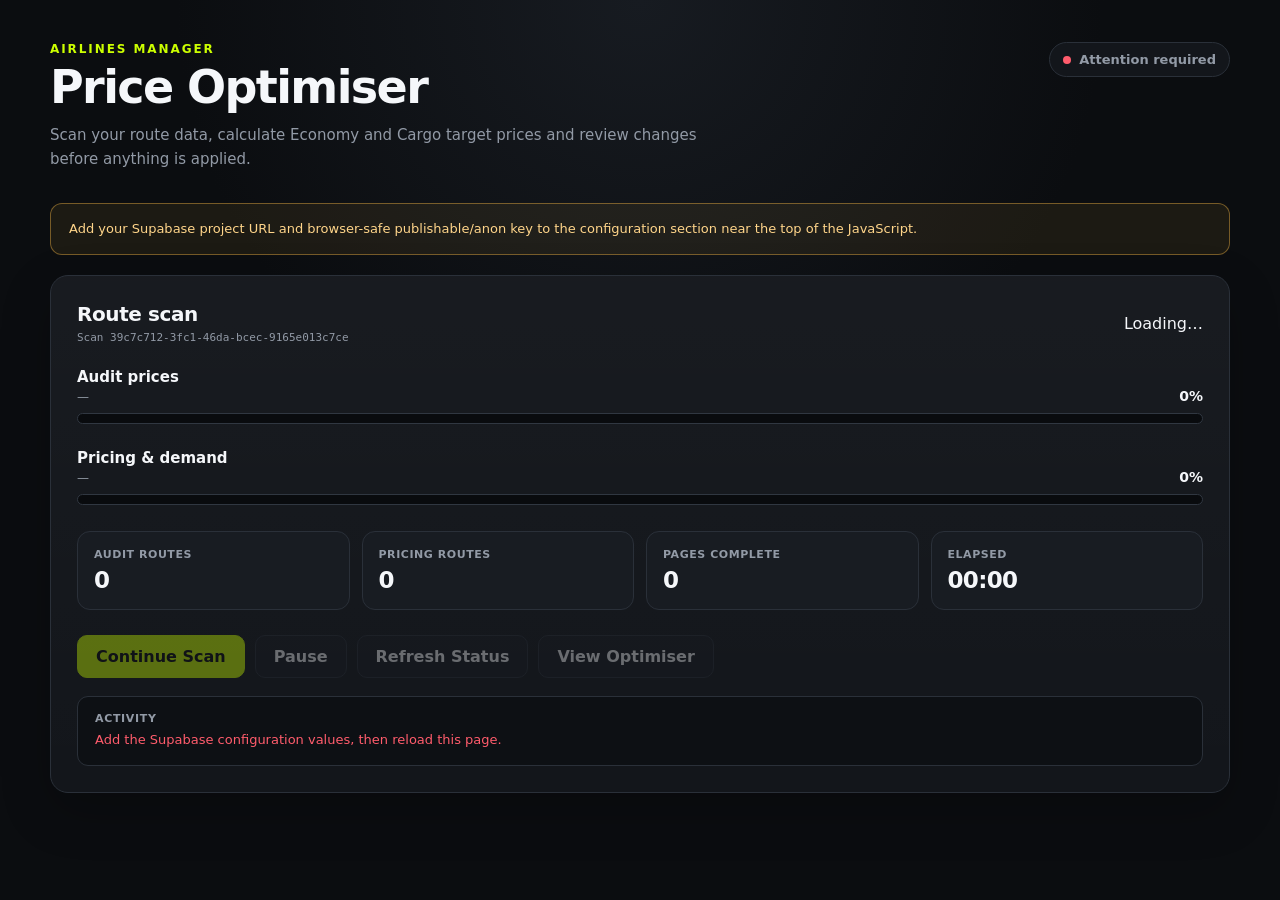
==== index.html @ 0224bfa0 "Rename airlines-manager.html to index.html" ====
<!DOCTYPE html>
<html lang="en">

<head>
  <meta charset="UTF-8">

  <meta
    name="viewport"
    content="width=device-width, initial-scale=1.0"
  >

  <title>
    Airlines Manager Price Optimiser
  </title>

  <style>
    :root {
      --bg: #0b0d10;
      --panel: #13161b;
      --panel-2: #181c22;
      --border: #2a3039;
      --text: #f5f7fa;
      --muted: #929aa6;
      --accent: #ccff00;
      --accent-dark: #9fc700;
      --danger: #ff5c6c;
      --warning: #ffbf47;
      --success: #72e39a;
    }

    * {
      box-sizing: border-box;
    }

    body {
      margin: 0;
      min-height: 100vh;

      font-family:
        Inter,
        system-ui,
        -apple-system,
        BlinkMacSystemFont,
        "Segoe UI",
        sans-serif;

      background:
        radial-gradient(
          circle at top,
          #171b21 0,
          var(--bg) 42%
        );

      color: var(--text);
    }

    button,
    input {
      font: inherit;
    }

    .page {
      width: min(1180px, calc(100% - 40px));
      margin: 0 auto;
      padding: 42px 0 70px;
    }

    .topbar {
      display: flex;
      justify-content: space-between;
      align-items: flex-start;
      gap: 30px;
      margin-bottom: 32px;
    }

    .eyebrow {
      margin-bottom: 7px;

      color: var(--accent);

      font-size: 12px;
      font-weight: 800;
      letter-spacing: .16em;
      text-transform: uppercase;
    }

    h1 {
      margin: 0;

      font-size: clamp(30px, 5vw, 46px);
      line-height: 1.05;
      letter-spacing: -.035em;
    }

    .subtitle {
      max-width: 650px;
      margin: 12px 0 0;

      color: var(--muted);

      font-size: 15px;
      line-height: 1.6;
    }

    .status-pill {
      display: inline-flex;
      align-items: center;
      gap: 8px;

      padding: 9px 13px;

      border: 1px solid var(--border);
      border-radius: 999px;

      background: var(--panel);

      color: var(--muted);

      font-size: 13px;
      font-weight: 700;

      white-space: nowrap;
    }

    .status-dot {
      width: 8px;
      height: 8px;

      border-radius: 50%;

      background: var(--muted);
    }

    .status-pill.running .status-dot {
      background: var(--accent);
      box-shadow:
        0 0 12px rgba(204,255,0,.55);
    }

    .status-pill.complete .status-dot {
      background: var(--success);
    }

    .status-pill.failed .status-dot {
      background: var(--danger);
    }

    .card {
      border: 1px solid var(--border);
      border-radius: 18px;

      background:
        linear-gradient(
          180deg,
          rgba(255,255,255,.025),
          transparent
        ),
        var(--panel);

      box-shadow:
        0 18px 50px rgba(0,0,0,.22);
    }

    .scan-card {
      padding: 26px;
    }

    .scan-heading {
      display: flex;
      justify-content: space-between;
      align-items: center;
      gap: 20px;

      margin-bottom: 24px;
    }

    .scan-heading h2 {
      margin: 0;

      font-size: 20px;
      letter-spacing: -.02em;
    }

    .scan-id {
      margin-top: 5px;

      color: var(--muted);

      font-family: ui-monospace, monospace;
      font-size: 11px;
    }

    .progress-section + .progress-section {
      margin-top: 25px;
    }

    .progress-header {
      display: flex;
      justify-content: space-between;
      align-items: flex-end;
      gap: 15px;

      margin-bottom: 9px;
    }

    .progress-title {
      font-size: 15px;
      font-weight: 750;
    }

    .progress-meta {
      margin-top: 4px;

      color: var(--muted);

      font-size: 12px;
    }

    .progress-percent {
      font-size: 14px;
      font-weight: 800;
    }

    .progress-track {
      position: relative;

      width: 100%;
      height: 11px;

      overflow: hidden;

      border: 1px solid #303741;
      border-radius: 999px;

      background: #090b0e;
    }

    .progress-fill {
      width: 0;
      height: 100%;

      border-radius: inherit;

      background: var(--accent);

      transition: width .35s ease;
    }

    .stats {
      display: grid;
      grid-template-columns:
        repeat(4, minmax(0, 1fr));

      gap: 12px;

      margin-top: 26px;
    }

    .stat {
      padding: 16px;

      border: 1px solid var(--border);
      border-radius: 13px;

      background: var(--panel-2);
    }

    .stat-label {
      color: var(--muted);

      font-size: 11px;
      font-weight: 750;
      letter-spacing: .05em;
      text-transform: uppercase;
    }

    .stat-value {
      margin-top: 6px;

      font-size: 23px;
      font-weight: 800;
      letter-spacing: -.03em;
    }

    .controls {
      display: flex;
      flex-wrap: wrap;
      gap: 10px;

      margin-top: 25px;
    }

    .btn {
      min-height: 43px;
      padding: 0 18px;

      border: 1px solid var(--border);
      border-radius: 10px;

      background: var(--panel-2);

      color: var(--text);

      font-weight: 750;

      cursor: pointer;

      transition:
        transform .15s ease,
        border-color .15s ease,
        background .15s ease;
    }

    .btn:hover:not(:disabled) {
      transform: translateY(-1px);
      border-color: #4a535f;
    }

    .btn-primary {
      border-color: var(--accent);

      background: var(--accent);

      color: #0a0c0f;
    }

    .btn-primary:hover:not(:disabled) {
      background: #d7ff35;
    }

    .btn:disabled {
      opacity: .38;
      cursor: not-allowed;
    }

    .activity {
      margin-top: 18px;
      padding: 15px 17px;

      border: 1px solid var(--border);
      border-radius: 11px;

      background: #0d1014;
    }

    .activity-title {
      margin-bottom: 5px;

      color: var(--muted);

      font-size: 11px;
      font-weight: 750;
      letter-spacing: .06em;
      text-transform: uppercase;
    }

    .activity-text {
      font-size: 13px;
      line-height: 1.5;
    }

    .activity-text.error {
      color: var(--danger);
    }

    .activity-text.success {
      color: var(--success);
    }

    .spinner {
      display: inline-block;

      width: 12px;
      height: 12px;

      margin-right: 8px;

      border: 2px solid rgba(255,255,255,.25);
      border-top-color: var(--accent);
      border-radius: 50%;

      vertical-align: -2px;

      animation:
        spin .75s linear infinite;
    }

    @keyframes spin {
      to {
        transform: rotate(360deg);
      }
    }

    .hidden {
      display: none !important;
    }

    .config-warning {
      margin-bottom: 20px;
      padding: 15px 18px;

      border: 1px solid rgba(255,191,71,.4);
      border-radius: 12px;

      background: rgba(255,191,71,.07);

      color: #ffd58a;

      font-size: 13px;
      line-height: 1.55;
    }

    @media (
      max-width: 760px
    ) {
      .page {
        width:
          min(100% - 24px, 1180px);

        padding-top: 25px;
      }

      .topbar {
        flex-direction: column;
      }

      .stats {
        grid-template-columns:
          repeat(2, minmax(0, 1fr));
      }

      .scan-heading {
        align-items: flex-start;
        flex-direction: column;
      }
    }
  </style>
</head>


<body>

  <main class="page">

    <header class="topbar">

      <div>
        <div class="eyebrow">
          Airlines Manager
        </div>

        <h1>
          Price Optimiser
        </h1>

        <p class="subtitle">
          Scan your route data, calculate Economy
          and Cargo target prices and review changes
          before anything is applied.
        </p>
      </div>


      <div
        id="statusPill"
        class="status-pill"
      >
        <span class="status-dot"></span>

        <span id="statusText">
          Loading
        </span>
      </div>

    </header>


    <div
      id="configWarning"
      class="config-warning hidden"
    >
      Add your Supabase project URL and browser-safe
      publishable/anon key to the configuration section
      near the top of the JavaScript.
    </div>


    <section class="card scan-card">

      <div class="scan-heading">

        <div>
          <h2>
            Route scan
          </h2>

          <div
            id="scanIdText"
            class="scan-id"
          ></div>
        </div>

        <div id="overallText">
          Loading…
        </div>

      </div>


      <!-- AUDIT -->

      <div class="progress-section">

        <div class="progress-header">

          <div>
            <div class="progress-title">
              Audit prices
            </div>

            <div
              id="auditMeta"
              class="progress-meta"
            >
              —
            </div>
          </div>

          <div
            id="auditPercent"
            class="progress-percent"
          >
            0%
          </div>

        </div>


        <div class="progress-track">

          <div
            id="auditBar"
            class="progress-fill"
          ></div>

        </div>

      </div>


      <!-- PRICING -->

      <div class="progress-section">

        <div class="progress-header">

          <div>
            <div class="progress-title">
              Pricing & demand
            </div>

            <div
              id="pricingMeta"
              class="progress-meta"
            >
              —
            </div>
          </div>

          <div
            id="pricingPercent"
            class="progress-percent"
          >
            0%
          </div>

        </div>


        <div class="progress-track">

          <div
            id="pricingBar"
            class="progress-fill"
          ></div>

        </div>

      </div>


      <!-- STATS -->

      <div class="stats">

        <div class="stat">
          <div class="stat-label">
            Audit routes
          </div>

          <div
            id="auditRoutes"
            class="stat-value"
          >
            0
          </div>
        </div>


        <div class="stat">
          <div class="stat-label">
            Pricing routes
          </div>

          <div
            id="pricingRoutes"
            class="stat-value"
          >
            0
          </div>
        </div>


        <div class="stat">
          <div class="stat-label">
            Pages complete
          </div>

          <div
            id="pagesComplete"
            class="stat-value"
          >
            0
          </div>
        </div>


        <div class="stat">
          <div class="stat-label">
            Elapsed
          </div>

          <div
            id="elapsed"
            class="stat-value"
          >
            00:00
          </div>
        </div>

      </div>


      <!-- CONTROLS -->

      <div class="controls">

        <button
          id="continueButton"
          class="btn btn-primary"
          type="button"
        >
          Continue Scan
        </button>


        <button
          id="pauseButton"
          class="btn"
          type="button"
          disabled
        >
          Pause
        </button>


        <button
          id="refreshButton"
          class="btn"
          type="button"
        >
          Refresh Status
        </button>


        <button
          id="optimiserButton"
          class="btn"
          type="button"
          disabled
        >
          View Optimiser
        </button>

      </div>


      <!-- ACTIVITY -->

      <div class="activity">

        <div class="activity-title">
          Activity
        </div>

        <div
          id="activityText"
          class="activity-text"
        >
          Loading scan status…
        </div>

      </div>

    </section>

  </main>


  <script>
    /* =========================================================
       CONFIGURATION
       =========================================================

       Use ONLY the browser-safe Supabase publishable/anon key.

       NEVER put any of these here:

       AM_USERNAME
       AM_PASSWORD
       AM_SERVICE_ROLE_KEY
       sb_secret_...

    ========================================================= */

    const SUPABASE_URL =
      "https://YOUR-PROJECT.supabase.co";

    const SUPABASE_PUBLISHABLE_KEY =
      "YOUR-PUBLISHABLE-OR-ANON-KEY";


    /*
     * Existing scan.
     *
     * We deliberately continue the scan we've already
     * populated with Audit pages 1–10.
     */
    const SCAN_ID =
      "39c7c712-3fc1-46da-bcec-9165e013c7ce";


    /*
     * Existing Edge Function.
     */
    const FUNCTION_NAME =
      "am-auth-test";


    const BATCH_SIZE = 5;


    /* =========================================================
       STATE
    ========================================================= */

    let running = false;
    let pauseRequested = false;

    let latestStatus = null;

    let timerStartedAt = null;
    let timerInterval = null;


    /* =========================================================
       ELEMENTS
    ========================================================= */

    const statusPill =
      document.getElementById(
        "statusPill"
      );

    const statusText =
      document.getElementById(
        "statusText"
      );

    const scanIdText =
      document.getElementById(
        "scanIdText"
      );

    const overallText =
      document.getElementById(
        "overallText"
      );

    const auditMeta =
      document.getElementById(
        "auditMeta"
      );

    const pricingMeta =
      document.getElementById(
        "pricingMeta"
      );

    const auditPercent =
      document.getElementById(
        "auditPercent"
      );

    const pricingPercent =
      document.getElementById(
        "pricingPercent"
      );

    const auditBar =
      document.getElementById(
        "auditBar"
      );

    const pricingBar =
      document.getElementById(
        "pricingBar"
      );

    const auditRoutes =
      document.getElementById(
        "auditRoutes"
      );

    const pricingRoutes =
      document.getElementById(
        "pricingRoutes"
      );

    const pagesComplete =
      document.getElementById(
        "pagesComplete"
      );

    const elapsed =
      document.getElementById(
        "elapsed"
      );

    const activityText =
      document.getElementById(
        "activityText"
      );

    const continueButton =
      document.getElementById(
        "continueButton"
      );

    const pauseButton =
      document.getElementById(
        "pauseButton"
      );

    const refreshButton =
      document.getElementById(
        "refreshButton"
      );

    const optimiserButton =
      document.getElementById(
        "optimiserButton"
      );

    const configWarning =
      document.getElementById(
        "configWarning"
      );


    scanIdText.textContent =
      `Scan ${SCAN_ID}`;


    /* =========================================================
       CONFIG CHECK
    ========================================================= */

    function configurationIsValid() {

      return (
        SUPABASE_URL.startsWith(
          "https://"
        ) &&

        !SUPABASE_URL.includes(
          "YOUR-PROJECT"
        ) &&

        SUPABASE_PUBLISHABLE_KEY &&

        !SUPABASE_PUBLISHABLE_KEY.includes(
          "YOUR-PUBLISHABLE"
        )
      );
    }


    /* =========================================================
       FUNCTION URL
    ========================================================= */

    function functionUrl(
      params = {}
    ) {

      const url =
        new URL(
          `${SUPABASE_URL}/functions/v1/${FUNCTION_NAME}`
        );


      for (
        const [
          key,
          value
        ]
        of Object.entries(params)
      ) {

        if (
          value !== null &&
          value !== undefined &&
          value !== ""
        ) {
          url.searchParams.set(
            key,
            String(value)
          );
        }
      }


      return url.toString();
    }


    /* =========================================================
       EDGE FUNCTION REQUEST
    ========================================================= */

    async function callFunction(
      params
    ) {

      const response =
        await fetch(
          functionUrl(
            params
          ),
          {
            method: "GET",

            headers: {
              "apikey":
                SUPABASE_PUBLISHABLE_KEY,

              "Authorization":
                `Bearer ${SUPABASE_PUBLISHABLE_KEY}`,
            },
          }
        );


      let result;


      try {
        result =
          await response.json();

      } catch {
        throw new Error(
          `Edge Function returned HTTP ${response.status} with an invalid JSON response`
        );
      }


      if (
        !response.ok
      ) {

        throw new Error(
          result?.message ||
          result?.error ||
          `HTTP ${response.status}`
        );
      }


      return result;
    }


    /* =========================================================
       FORMATTING
    ========================================================= */

    function formatNumber(
      value
    ) {

      return Number(
        value || 0
      ).toLocaleString(
        "en-GB"
      );
    }


    function percentage(
      complete,
      total
    ) {

      if (!total) {
        return 0;
      }


      return Math.min(
        100,
        Math.round(
          complete /
          total *
          100
        )
      );
    }


    /* =========================================================
       ACTIVITY
    ========================================================= */

    function setActivity(
      message,
      type = ""
    ) {

      activityText.className =
        "activity-text";


      if (type) {
        activityText.classList.add(
          type
        );
      }


      activityText.innerHTML =
        message;
    }


    /* =========================================================
       TIMER
    ========================================================= */

    function startTimer() {

      if (
        timerStartedAt
      ) {
        return;
      }


      timerStartedAt =
        Date.now();


      timerInterval =
        setInterval(
          updateTimer,
          1000
        );


      updateTimer();
    }


    function stopTimer() {

      if (
        timerInterval
      ) {
        clearInterval(
          timerInterval
        );
      }


      timerInterval = null;
    }


    function updateTimer() {

      if (
        !timerStartedAt
      ) {
        elapsed.textContent =
          "00:00";

        return;
      }


      const seconds =
        Math.floor(
          (
            Date.now() -
            timerStartedAt
          ) /
          1000
        );


      const minutes =
        Math.floor(
          seconds / 60
        );


      const remainder =
        seconds % 60;


      elapsed.textContent =
        `${String(minutes).padStart(2, "0")}:${String(remainder).padStart(2, "0")}`;
    }


    /* =========================================================
       STATUS PILL
    ========================================================= */

    function setStatusPill(
      status
    ) {

      statusPill.className =
        "status-pill";


      if (
        status === "complete"
      ) {

        statusPill.classList.add(
          "complete"
        );

        statusText.textContent =
          "Complete";

        return;
      }


      if (
        status === "failed"
      ) {

        statusPill.classList.add(
          "failed"
        );

        statusText.textContent =
          "Attention required";

        return;
      }


      if (
        running
      ) {

        statusPill.classList.add(
          "running"
        );

        statusText.textContent =
          "Scanning";

        return;
      }


      statusText.textContent =
        "Paused";
    }


    /* =========================================================
       RENDER PROGRESS
    ========================================================= */

    function renderStatus(
      result
    ) {

      latestStatus =
        result;


      const audit =
        result.progress.audit;

      const pricing =
        result.progress.pricing;


      const auditPct =
        percentage(
          audit.pagesComplete,
          audit.totalPages
        );


      const pricingPct =
        percentage(
          pricing.pagesComplete,
          pricing.totalPages
        );


      auditMeta.textContent =
        `${audit.pagesComplete} of ${audit.totalPages} pages · ${formatNumber(audit.routes)} routes`;


      pricingMeta.textContent =
        `${pricing.pagesComplete} of ${pricing.totalPages} pages · ${formatNumber(pricing.routes)} routes`;


      auditPercent.textContent =
        `${auditPct}%`;

      pricingPercent.textContent =
        `${pricingPct}%`;


      auditBar.style.width =
        `${auditPct}%`;

      pricingBar.style.width =
        `${pricingPct}%`;


      auditRoutes.textContent =
        formatNumber(
          audit.routes
        );

      pricingRoutes.textContent =
        formatNumber(
          pricing.routes
        );


      pagesComplete.textContent =
        formatNumber(
          audit.pagesComplete +
          pricing.pagesComplete
        );


      const totalPages =
        audit.totalPages +
        pricing.totalPages;


      const completedPages =
        audit.pagesComplete +
        pricing.pagesComplete;


      overallText.textContent =
        `${completedPages} / ${totalPages} pages`;


      optimiserButton.disabled =
        !result.complete;


      if (
        result.complete
      ) {

        continueButton.disabled =
          true;

        pauseButton.disabled =
          true;

        setStatusPill(
          "complete"
        );

      } else {

        continueButton.disabled =
          running;

        pauseButton.disabled =
          !running;

        setStatusPill(
          "running"
        );
      }
    }


    /* =========================================================
       LOAD STATUS
    ========================================================= */

    async function loadStatus() {

      if (
        !configurationIsValid()
      ) {

        configWarning.classList.remove(
          "hidden"
        );

        setActivity(
          "Supabase configuration is required.",
          "error"
        );

        continueButton.disabled =
          true;

        refreshButton.disabled =
          true;

        return null;
      }


      refreshButton.disabled =
        true;


      try {

        const result =
          await callFunction({
            action:
              "status",

            scanId:
              SCAN_ID,
          });


        renderStatus(
          result
        );


        if (
          result.complete
        ) {

          setActivity(
            "Scan complete. The optimiser data is ready.",
            "success"
          );

        } else {

          const audit =
            result.progress.audit;

          const pricing =
            result.progress.pricing;


          if (
            audit.pagesComplete <
            audit.totalPages
          ) {

            setActivity(
              `Ready to continue Audit from page ${audit.nextPage}.`
            );

          } else {

            setActivity(
              `Audit complete. Ready to continue Pricing from page ${pricing.nextPage}.`
            );
          }
        }


        return result;

      } catch (
        error
      ) {

        setStatusPill(
          "failed"
        );


        setActivity(
          error.message,
          "error"
        );


        throw error;

      } finally {

        refreshButton.disabled =
          false;
      }
    }


    /* =========================================================
       RUN SCAN
    ========================================================= */

    async function runScan() {

      if (
        running
      ) {
        return;
      }


      running = true;
      pauseRequested = false;


      continueButton.disabled =
        true;

      pauseButton.disabled =
        false;

      refreshButton.disabled =
        true;


      startTimer();

      setStatusPill(
        "running"
      );


      try {

        while (
          running &&
          !pauseRequested
        ) {

          /*
           * We intentionally don't specify mode or startPage.
           *
           * The Edge Function itself decides:
           *
           * 1. first incomplete Audit page;
           * 2. then first incomplete Pricing page.
           */

          setActivity(
            `<span class="spinner"></span>Scanning next batch…`
          );


          const result =
            await callFunction({
              action:
                "batch",

              scanId:
                SCAN_ID,

              batchSize:
                BATCH_SIZE,
            });


          renderStatus(
            result
          );


          if (
            !result.ok
          ) {

            const failure =
              result.failedPage;


            throw new Error(
              failure?.error ||
              "A scan batch failed"
            );
          }


          if (
            result.complete
          ) {

            running =
              false;

            setActivity(
              "Scan complete. All Audit and Pricing pages have been stored.",
              "success"
            );

            break;
          }


          const batch =
            result.batch;


          const successfulPages =
            batch.pages
              .filter(
                page =>
                  page.ok
              );


          const lastPage =
            successfulPages.length
              ? successfulPages[
                  successfulPages.length - 1
                ].page
              : null;


          const next =
            result.next;


          if (
            next
          ) {

            const finished =
              lastPage !== null
                ? `${batch.mode} page ${lastPage} complete. `
                : "";


            setActivity(
              `${finished}Next: ${next.mode} page ${next.startPage}.`
            );
          }


          /*
           * Give the UI/event loop a moment before
           * starting another Edge Function invocation.
           */
          await new Promise(
            resolve =>
              setTimeout(
                resolve,
                750
              )
          );
        }


        if (
          pauseRequested
        ) {

          running =
            false;


          setActivity(
            "Scan paused safely. Completed batches are already stored."
          );
        }

      } catch (
        error
      ) {

        running =
          false;


        setStatusPill(
          "failed"
        );


        setActivity(
          error.message,
          "error"
        );

      } finally {

        running =
          false;


        stopTimer();


        continueButton.disabled =
          latestStatus?.complete
            ? true
            : false;


        pauseButton.disabled =
          true;

        refreshButton.disabled =
          false;


        if (
          latestStatus &&
          !latestStatus.complete &&
          !activityText.classList.contains(
            "error"
          )
        ) {
          setStatusPill(
            "paused"
          );
        }
      }
    }


    /* =========================================================
       PAUSE
    ========================================================= */

    function pauseScan() {

      if (
        !running
      ) {
        return;
      }


      pauseRequested =
        true;


      pauseButton.disabled =
        true;


      setActivity(
        `<span class="spinner"></span>Pausing after the current batch…`
      );
    }


    /* =========================================================
       OPTIMISER
    ========================================================= */

    function openOptimiser() {

      if (
        !latestStatus?.complete
      ) {
        return;
      }


      /*
       * We'll replace this with the actual optimiser
       * results view in the next stage.
       */

      alert(
        "Scan complete. Optimiser results view is ready to be connected."
      );
    }


    /* =========================================================
       EVENTS
    ========================================================= */

    continueButton.addEventListener(
      "click",
      runScan
    );


    pauseButton.addEventListener(
      "click",
      pauseScan
    );


    refreshButton.addEventListener(
      "click",
      async () => {

        try {
          await loadStatus();
        } catch {
          // Error already displayed.
        }
      }
    );


    optimiserButton.addEventListener(
      "click",
      openOptimiser
    );


    /* =========================================================
       INITIALISE
    ========================================================= */

    async function initialise() {

      if (
        !configurationIsValid()
      ) {

        configWarning.classList.remove(
          "hidden"
        );

        setStatusPill(
          "failed"
        );

        setActivity(
          "Add the Supabase configuration values, then reload this page.",
          "error"
        );

        continueButton.disabled =
          true;

        refreshButton.disabled =
          true;

        return;
      }


      try {
        await loadStatus();
      } catch {
        // Error is already shown in the activity box.
      }
    }


    initialise();
  </script>

</body>

</html>
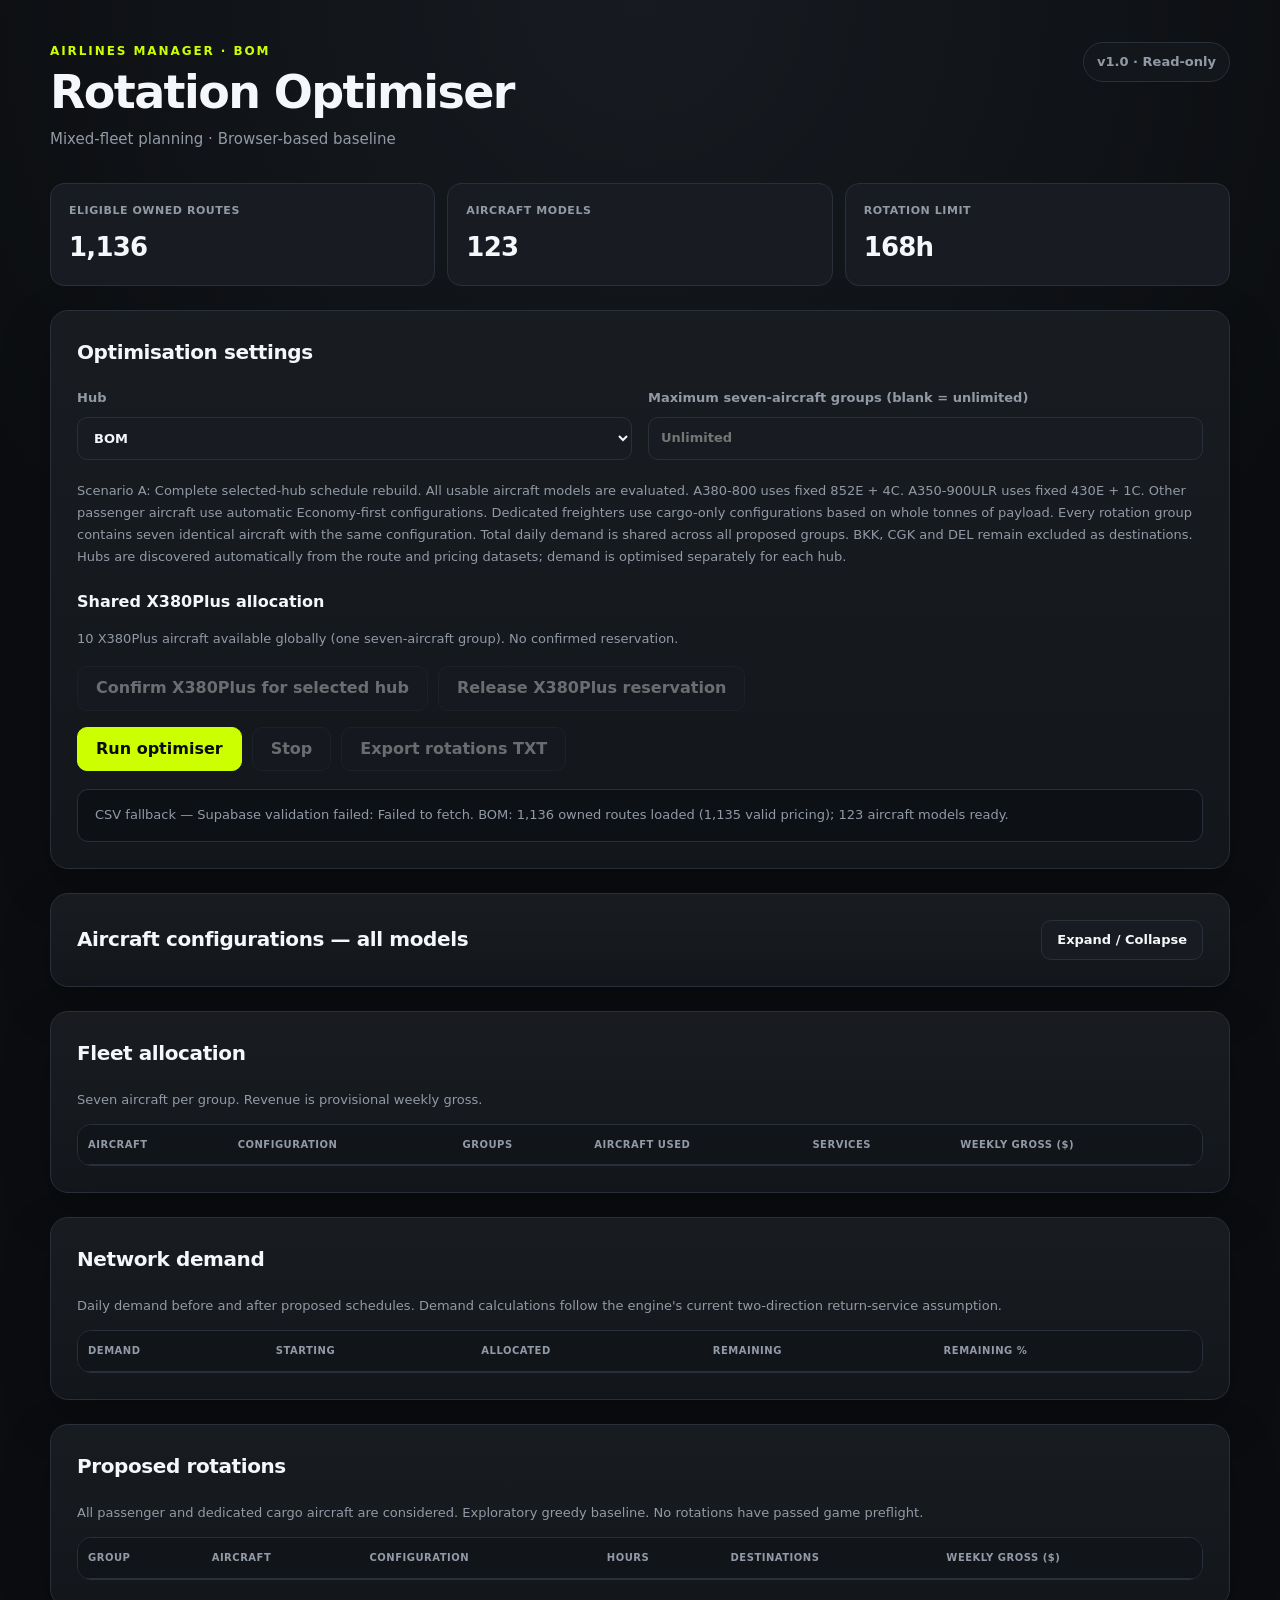
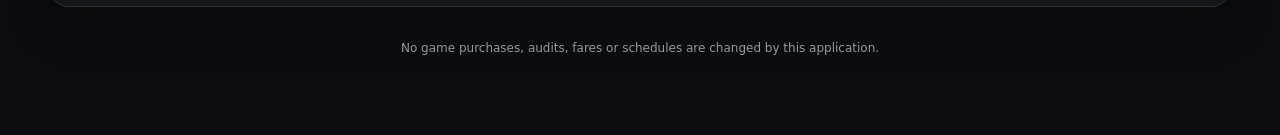
==== commit 28b83b9c: "Add files via upload" ====
--- a/index.html
+++ b/index.html
@@ -1,19 +1,14 @@
-<!DOCTYPE html>
+
+<!doctype html>
 <html lang="en">
-
 <head>
-  <meta charset="UTF-8">
-
-  <meta
-    name="viewport"
-    content="width=device-width, initial-scale=1.0"
-  >
-
-  <title>
-    Airlines Manager Price Optimiser
-  </title>
+  <meta charset="utf-8">
+  <meta name="viewport" content="width=device-width, initial-scale=1">
+  <title>Airlines Manager Rotation Optimiser</title>
+  <link rel="stylesheet" href="css/style.css">
 
   <style>
+    /* Visual theme matched to airlines_manager.html (Price Optimiser). */
     :root {
       --bg: #0b0d10;
       --panel: #13161b;
@@ -28,1773 +23,433 @@
       --success: #72e39a;
     }
 
-    * {
-      box-sizing: border-box;
-    }
-
+    *, *::before, *::after { box-sizing: border-box; }
+    html { color-scheme: dark; }
     body {
       margin: 0;
       min-height: 100vh;
-
-      font-family:
-        Inter,
-        system-ui,
-        -apple-system,
-        BlinkMacSystemFont,
-        "Segoe UI",
-        sans-serif;
-
-      background:
-        radial-gradient(
-          circle at top,
-          #171b21 0,
-          var(--bg) 42%
-        );
-
-      color: var(--text);
-    }
-
-    button,
-    input {
-      font: inherit;
-    }
-
-    .page {
+      font-family: Inter, system-ui, -apple-system, BlinkMacSystemFont, "Segoe UI", sans-serif;
+      background: radial-gradient(circle at top, #171b21 0, var(--bg) 42%);
+      color: var(--text);
+      line-height: 1.55;
+    }
+    body > main {
       width: min(1180px, calc(100% - 40px));
+      max-width: 1180px;
       margin: 0 auto;
       padding: 42px 0 70px;
     }
-
-    .topbar {
+    main > header {
       display: flex;
+      align-items: flex-start;
       justify-content: space-between;
-      align-items: flex-start;
       gap: 30px;
       margin-bottom: 32px;
-    }
-
+      padding: 0;
+      background: transparent;
+      border: 0;
+      box-shadow: none;
+    }
     .eyebrow {
-      margin-bottom: 7px;
-
+      margin: 0 0 7px;
       color: var(--accent);
-
       font-size: 12px;
       font-weight: 800;
       letter-spacing: .16em;
       text-transform: uppercase;
     }
-
     h1 {
       margin: 0;
-
+      color: var(--text);
       font-size: clamp(30px, 5vw, 46px);
       line-height: 1.05;
       letter-spacing: -.035em;
     }
-
-    .subtitle {
-      max-width: 650px;
+    main > header p:not(.eyebrow) {
       margin: 12px 0 0;
-
-      color: var(--muted);
-
+      color: var(--muted);
       font-size: 15px;
-      line-height: 1.6;
-    }
-
-    .status-pill {
+    }
+    .pill {
       display: inline-flex;
       align-items: center;
-      gap: 8px;
-
       padding: 9px 13px;
-
       border: 1px solid var(--border);
       border-radius: 999px;
-
       background: var(--panel);
-
-      color: var(--muted);
-
+      color: var(--muted);
       font-size: 13px;
       font-weight: 700;
-
       white-space: nowrap;
     }
-
-    .status-dot {
-      width: 8px;
-      height: 8px;
-
-      border-radius: 50%;
-
-      background: var(--muted);
-    }
-
-    .status-pill.running .status-dot {
-      background: var(--accent);
-      box-shadow:
-        0 0 12px rgba(204,255,0,.55);
-    }
-
-    .status-pill.complete .status-dot {
-      background: var(--success);
-    }
-
-    .status-pill.failed .status-dot {
-      background: var(--danger);
-    }
-
-    .card {
-      border: 1px solid var(--border);
-      border-radius: 18px;
-
-      background:
-        linear-gradient(
-          180deg,
-          rgba(255,255,255,.025),
-          transparent
-        ),
-        var(--panel);
-
-      box-shadow:
-        0 18px 50px rgba(0,0,0,.22);
-    }
-
-    .scan-card {
-      padding: 26px;
-    }
-
-    .scan-heading {
-      display: flex;
-      justify-content: space-between;
-      align-items: center;
-      gap: 20px;
-
-      margin-bottom: 24px;
-    }
-
-    .scan-heading h2 {
-      margin: 0;
-
-      font-size: 20px;
-      letter-spacing: -.02em;
-    }
-
-    .scan-id {
-      margin-top: 5px;
-
-      color: var(--muted);
-
-      font-family: ui-monospace, monospace;
-      font-size: 11px;
-    }
-
-    .progress-section + .progress-section {
-      margin-top: 25px;
-    }
-
-    .progress-header {
-      display: flex;
-      justify-content: space-between;
-      align-items: flex-end;
-      gap: 15px;
-
-      margin-bottom: 9px;
-    }
-
-    .progress-title {
-      font-size: 15px;
-      font-weight: 750;
-    }
-
-    .progress-meta {
-      margin-top: 4px;
-
-      color: var(--muted);
-
-      font-size: 12px;
-    }
-
-    .progress-percent {
-      font-size: 14px;
-      font-weight: 800;
-    }
-
-    .progress-track {
-      position: relative;
-
-      width: 100%;
-      height: 11px;
-
-      overflow: hidden;
-
-      border: 1px solid #303741;
-      border-radius: 999px;
-
-      background: #090b0e;
-    }
-
-    .progress-fill {
-      width: 0;
-      height: 100%;
-
-      border-radius: inherit;
-
-      background: var(--accent);
-
-      transition: width .35s ease;
-    }
-
-    .stats {
+    .metrics {
       display: grid;
-      grid-template-columns:
-        repeat(4, minmax(0, 1fr));
-
+      grid-template-columns: repeat(3, minmax(0, 1fr));
       gap: 12px;
-
-      margin-top: 26px;
-    }
-
-    .stat {
-      padding: 16px;
-
-      border: 1px solid var(--border);
-      border-radius: 13px;
-
+      margin: 0 0 24px;
+    }
+    .metrics article {
+      padding: 18px;
+      border: 1px solid var(--border);
+      border-radius: 14px;
       background: var(--panel-2);
-    }
-
-    .stat-label {
-      color: var(--muted);
-
+      box-shadow: none;
+    }
+    .metrics small {
+      display: block;
+      color: var(--muted);
       font-size: 11px;
       font-weight: 750;
       letter-spacing: .05em;
       text-transform: uppercase;
     }
-
-    .stat-value {
+    .metrics strong {
+      display: block;
       margin-top: 6px;
-
-      font-size: 23px;
+      color: var(--text);
+      font-size: 26px;
       font-weight: 800;
       letter-spacing: -.03em;
     }
-
-    .controls {
+    .panel {
+      margin: 0 0 24px;
+      padding: 26px;
+      border: 1px solid var(--border);
+      border-radius: 18px;
+      background: linear-gradient(180deg, rgba(255,255,255,.025), transparent), var(--panel);
+      box-shadow: 0 18px 50px rgba(0,0,0,.22);
+      color: var(--text);
+    }
+    .panel h2 {
+      margin: 0 0 20px;
+      font-size: 20px;
+      font-weight: 750;
+      letter-spacing: -.02em;
+      color: var(--text);
+    }
+    .panel h3 {
+      margin: 22px 0 10px;
+      color: var(--text);
+      font-size: 16px;
+      font-weight: 750;
+    }
+    .hint { color: var(--muted); font-size: 13px; line-height: 1.7; }
+    .inputs {
+      display: grid;
+      grid-template-columns: repeat(2, minmax(0, 1fr));
+      gap: 16px;
+      margin: 0 0 20px;
+    }
+    .inputs label {
+      display: flex;
+      flex-direction: column;
+      gap: 8px;
+      color: var(--muted);
+      font-size: 13px;
+      font-weight: 650;
+    }
+    button, input, select { font: inherit; }
+    input, select {
+      width: 100%;
+      min-height: 43px;
+      padding: 9px 12px;
+      border: 1px solid var(--border);
+      border-radius: 10px;
+      background: var(--panel-2);
+      color: var(--text);
+      outline-color: var(--accent);
+    }
+    .actions {
       display: flex;
       flex-wrap: wrap;
+      align-items: center;
       gap: 10px;
-
-      margin-top: 25px;
-    }
-
-    .btn {
+      margin: 16px 0;
+    }
+    button {
       min-height: 43px;
-      padding: 0 18px;
-
-      border: 1px solid var(--border);
+      padding: 9px 18px;
+      border: 1px solid var(--accent);
       border-radius: 10px;
-
+      background: var(--accent);
+      color: #0a0c0f;
+      font-weight: 750;
+      cursor: pointer;
+      transition: transform .15s ease, border-color .15s ease, background .15s ease;
+    }
+    button:hover:not(:disabled) { transform: translateY(-1px); background: #d7ff35; }
+    button.secondary {
+      border-color: var(--border);
       background: var(--panel-2);
-
-      color: var(--text);
-
-      font-weight: 750;
-
+      color: var(--text);
+    }
+    button.secondary:hover:not(:disabled) { border-color: #4a535f; background: #222831; }
+    button:disabled { opacity: .38; cursor: not-allowed; }
+    #status {
+      padding: 15px 17px;
+      margin: 18px 0 0;
+      border: 1px solid var(--border);
+      border-radius: 11px;
+      background: #0d1014;
+      color: var(--muted);
+      font-size: 13px;
+    }
+    .scroll {
+      width: 100%;
+      overflow-x: auto;
+      border: 1px solid var(--border);
+      border-radius: 14px;
+      background: var(--panel);
+    }
+    table { width: 100%; border-collapse: collapse; color: var(--text); }
+    th, td {
+      padding: 12px 10px;
+      border-bottom: 1px solid var(--border);
+      font-size: 12px;
+      text-align: left;
+    }
+    th {
+      background: #11151a;
+      color: var(--muted);
+      font-size: 10px;
+      font-weight: 750;
+      letter-spacing: .05em;
+      text-transform: uppercase;
+      white-space: nowrap;
+    }
+    tbody tr:hover { background: rgba(255,255,255,.025); }
+    tbody tr:last-child td { border-bottom: 0; }
+    #aircraft-configurations-panel > summary {
+      display: flex;
+      align-items: center;
+      justify-content: space-between;
+      gap: 16px;
       cursor: pointer;
-
-      transition:
-        transform .15s ease,
-        border-color .15s ease,
-        background .15s ease;
-    }
-
-    .btn:hover:not(:disabled) {
-      transform: translateY(-1px);
-      border-color: #4a535f;
-    }
-
-    .btn-primary {
-      border-color: var(--accent);
-
-      background: var(--accent);
-
-      color: #0a0c0f;
-    }
-
-    .btn-primary:hover:not(:disabled) {
-      background: #d7ff35;
-    }
-
-    .btn:disabled {
-      opacity: .38;
-      cursor: not-allowed;
-    }
-
-    .activity {
-      margin-top: 18px;
-      padding: 15px 17px;
-
-      border: 1px solid var(--border);
-      border-radius: 11px;
-
-      background: #0d1014;
-    }
-
-    .activity-title {
-      margin-bottom: 5px;
-
-      color: var(--muted);
-
-      font-size: 11px;
-      font-weight: 750;
-      letter-spacing: .06em;
-      text-transform: uppercase;
-    }
-
-    .activity-text {
+      list-style: none;
+    }
+    #aircraft-configurations-panel > summary::-webkit-details-marker { display: none; }
+    #aircraft-configurations-panel > summary h2 { margin: 0; }
+    .expand-label {
+      flex: 0 0 auto;
+      padding: 9px 15px;
+      border: 1px solid var(--border);
+      border-radius: 10px;
+      background: var(--panel-2);
+      color: var(--text);
       font-size: 13px;
-      line-height: 1.5;
-    }
-
-    .activity-text.error {
-      color: var(--danger);
-    }
-
-    .activity-text.success {
-      color: var(--success);
-    }
-
-    .spinner {
-      display: inline-block;
-
-      width: 12px;
-      height: 12px;
-
-      margin-right: 8px;
-
-      border: 2px solid rgba(255,255,255,.25);
-      border-top-color: var(--accent);
-      border-radius: 50%;
-
-      vertical-align: -2px;
-
-      animation:
-        spin .75s linear infinite;
-    }
-
-    @keyframes spin {
-      to {
-        transform: rotate(360deg);
-      }
-    }
-
-    .hidden {
-      display: none !important;
-    }
-
-    .config-warning {
-      margin-bottom: 20px;
-      padding: 15px 18px;
-
-      border: 1px solid rgba(255,191,71,.4);
-      border-radius: 12px;
-
-      background: rgba(255,191,71,.07);
-
-      color: #ffd58a;
-
-      font-size: 13px;
-      line-height: 1.55;
-    }
-
-    @media (
-      max-width: 760px
-    ) {
-      .page {
-        width:
-          min(100% - 24px, 1180px);
-
-        padding-top: 25px;
-      }
-
-      .topbar {
-        flex-direction: column;
-      }
-
-      .stats {
-        grid-template-columns:
-          repeat(2, minmax(0, 1fr));
-      }
-
-      .scan-heading {
-        align-items: flex-start;
-        flex-direction: column;
-      }
+      font-weight: 750;
+    }
+    #aircraft-configurations-panel > summary:hover .expand-label { border-color: var(--accent); }
+    #aircraft-configurations-panel[open] .expand-label { color: var(--accent); }
+    #aircraft-configurations-panel > .config-content { margin-top: 20px; }
+    footer { color: var(--muted); font-size: 12px; text-align: center; padding: 8px 0; }
+    @media (max-width: 760px) {
+      body > main { width: calc(100% - 24px); padding-top: 25px; }
+      main > header { flex-direction: column; gap: 14px; }
+      .metrics { grid-template-columns: repeat(2, minmax(0, 1fr)); }
+      .inputs { grid-template-columns: 1fr; }
+      .panel { padding: 18px; }
+      #aircraft-configurations-panel > summary { align-items: flex-start; }
+    }
+    @media (max-width: 460px) {
+      .metrics { grid-template-columns: 1fr; }
+      #aircraft-configurations-panel > summary { flex-direction: column; }
     }
   </style>
+
 </head>
 
-
 <body>
-
-  <main class="page">
-
-    <header class="topbar">
-
+  <main>
+    <header>
       <div>
-        <div class="eyebrow">
-          Airlines Manager
+        <p class="eyebrow">AIRLINES MANAGER · <span id="active-hub">BOM</span></p>
+        <h1>Rotation Optimiser</h1>
+        <p>Mixed-fleet planning · Browser-based baseline</p>
+      </div>
+      <span class="pill">v1.0 · Read-only</span>
+    </header>
+
+    <section class="metrics">
+      <article>
+        <small>Eligible owned routes</small>
+        <strong id="routes">—</strong>
+      </article>
+      <article>
+        <small>Aircraft models</small>
+        <strong id="models">—</strong>
+      </article>
+      <article>
+        <small>Rotation limit</small>
+        <strong>168h</strong>
+      </article>
+    </section>
+
+    <section class="panel">
+      <h2>Optimisation settings</h2>
+
+      <div class="inputs">
+        <label>
+          Hub
+          <select id="hub-select" disabled aria-label="Select hub">
+            <option value="BOM">BOM</option>
+          </select>
+        </label>
+        <label>
+          Maximum seven-aircraft groups (blank = unlimited)
+          <input
+            id="groups"
+            type="number"
+            min="1"
+            step="1"
+            value=""
+            placeholder="Unlimited"
+          >
+        </label>
+      </div>
+
+      <p class="hint">
+        Scenario A: Complete selected-hub schedule rebuild.
+        All usable aircraft models are evaluated.
+
+        A380-800 uses fixed 852E + 4C.
+        A350-900ULR uses fixed 430E + 1C.
+
+        Other passenger aircraft use automatic Economy-first
+        configurations. Dedicated freighters use cargo-only
+        configurations based on whole tonnes of payload.
+
+        Every rotation group contains seven identical aircraft
+        with the same configuration.
+
+        Total daily demand is shared across all proposed groups.
+        BKK, CGK and DEL remain excluded as destinations. Hubs are discovered automatically from the route and pricing datasets; demand is optimised separately for each hub.
+      </p>
+
+      <h3>Shared X380Plus allocation</h3>
+      <p id="x380-status" class="hint">10 X380Plus aircraft available globally (one seven-aircraft group). No confirmed reservation.</p>
+      <div class="actions">
+        <button id="confirm-x380" class="secondary" disabled>Confirm X380Plus for selected hub</button>
+        <button id="release-x380" class="secondary" disabled>Release X380Plus reservation</button>
+      </div>
+
+      <div class="actions">
+        <button id="run" disabled>Run optimiser</button>
+        <button id="stop" class="secondary" disabled>Stop</button>
+        <button id="download" class="secondary" disabled>
+          Export rotations TXT
+        </button>
+      </div>
+
+      <p id="status" role="status">
+        Loading route, pricing and aircraft data…
+      </p>
+    </section>
+
+    <section class="panel" aria-label="Aircraft configurations — all models">
+      <details id="aircraft-configurations-panel">
+        <summary>
+          <h2>Aircraft configurations — all models</h2>
+          <span class="expand-label" aria-hidden="true">Expand / Collapse</span>
+        </summary>
+        <div class="config-content">
+        <div class="scroll">
+          <table>
+            <thead>
+              <tr>
+                <th>Aircraft</th>
+                <th>Economy</th>
+                <th>Cargo</th>
+                <th>Category</th>
+                <th>Range (km)</th>
+                <th>Speed (km/h)</th>
+              </tr>
+            </thead>
+            <tbody id="fleet-configurations"></tbody>
+          </table>
         </div>
-
-        <h1>
-          Price Optimiser
-        </h1>
-
-        <p class="subtitle">
-          Scan your route data, calculate Economy
-          and Cargo target prices and review changes
-          before anything is applied.
-        </p>
-      </div>
-
-
-      <div
-        id="statusPill"
-        class="status-pill"
-      >
-        <span class="status-dot"></span>
-
-        <span id="statusText">
-          Loading
-        </span>
-      </div>
-
-    </header>
-
-
-    <div
-      id="configWarning"
-      class="config-warning hidden"
-    >
-      Add your Supabase project URL and browser-safe
-      publishable/anon key to the configuration section
-      near the top of the JavaScript.
-    </div>
-
-
-    <section class="card scan-card">
-
-      <div class="scan-heading">
-
-        <div>
-          <h2>
-            Route scan
-          </h2>
-
-          <div
-            id="scanIdText"
-            class="scan-id"
-          ></div>
         </div>
-
-        <div id="overallText">
-          Loading…
-        </div>
-
-      </div>
-
-
-      <!-- AUDIT -->
-
-      <div class="progress-section">
-
-        <div class="progress-header">
-
-          <div>
-            <div class="progress-title">
-              Audit prices
-            </div>
-
-            <div
-              id="auditMeta"
-              class="progress-meta"
-            >
-              —
-            </div>
-          </div>
-
-          <div
-            id="auditPercent"
-            class="progress-percent"
-          >
-            0%
-          </div>
-
-        </div>
-
-
-        <div class="progress-track">
-
-          <div
-            id="auditBar"
-            class="progress-fill"
-          ></div>
-
-        </div>
-
-      </div>
-
-
-      <!-- PRICING -->
-
-      <div class="progress-section">
-
-        <div class="progress-header">
-
-          <div>
-            <div class="progress-title">
-              Pricing & demand
-            </div>
-
-            <div
-              id="pricingMeta"
-              class="progress-meta"
-            >
-              —
-            </div>
-          </div>
-
-          <div
-            id="pricingPercent"
-            class="progress-percent"
-          >
-            0%
-          </div>
-
-        </div>
-
-
-        <div class="progress-track">
-
-          <div
-            id="pricingBar"
-            class="progress-fill"
-          ></div>
-
-        </div>
-
-      </div>
-
-
-      <!-- STATS -->
-
-      <div class="stats">
-
-        <div class="stat">
-          <div class="stat-label">
-            Audit routes
-          </div>
-
-          <div
-            id="auditRoutes"
-            class="stat-value"
-          >
-            0
-          </div>
-        </div>
-
-
-        <div class="stat">
-          <div class="stat-label">
-            Pricing routes
-          </div>
-
-          <div
-            id="pricingRoutes"
-            class="stat-value"
-          >
-            0
-          </div>
-        </div>
-
-
-        <div class="stat">
-          <div class="stat-label">
-            Pages complete
-          </div>
-
-          <div
-            id="pagesComplete"
-            class="stat-value"
-          >
-            0
-          </div>
-        </div>
-
-
-        <div class="stat">
-          <div class="stat-label">
-            Elapsed
-          </div>
-
-          <div
-            id="elapsed"
-            class="stat-value"
-          >
-            00:00
-          </div>
-        </div>
-
-      </div>
-
-
-      <!-- CONTROLS -->
-
-      <div class="controls">
-
-        <button
-          id="continueButton"
-          class="btn btn-primary"
-          type="button"
-        >
-          Continue Scan
-        </button>
-
-
-        <button
-          id="pauseButton"
-          class="btn"
-          type="button"
-          disabled
-        >
-          Pause
-        </button>
-
-
-        <button
-          id="refreshButton"
-          class="btn"
-          type="button"
-        >
-          Refresh Status
-        </button>
-
-
-        <button
-          id="optimiserButton"
-          class="btn"
-          type="button"
-          disabled
-        >
-          View Optimiser
-        </button>
-
-      </div>
-
-
-      <!-- ACTIVITY -->
-
-      <div class="activity">
-
-        <div class="activity-title">
-          Activity
-        </div>
-
-        <div
-          id="activityText"
-          class="activity-text"
-        >
-          Loading scan status…
-        </div>
-
-      </div>
-
-    </section>
-
+      </details>
+    </section>
+
+    <section class="panel">
+      <h2>Fleet allocation</h2>
+      <p class="hint">
+        Seven aircraft per group. Revenue is provisional weekly gross.
+      </p>
+
+      <div class="scroll">
+        <table>
+          <thead>
+            <tr>
+              <th>Aircraft</th>
+              <th>Configuration</th>
+              <th>Groups</th>
+              <th>Aircraft used</th>
+              <th>Services</th>
+              <th>Weekly gross ($)</th>
+            </tr>
+          </thead>
+          <tbody id="fleet-results"></tbody>
+        </table>
+      </div>
+    </section>
+
+    <section class="panel">
+      <h2>Network demand</h2>
+      <p class="hint">
+        Daily demand before and after proposed schedules.
+        Demand calculations follow the engine's current
+        two-direction return-service assumption.
+      </p>
+
+      <div class="scroll">
+        <table>
+          <thead>
+            <tr>
+              <th>Demand</th>
+              <th>Starting</th>
+              <th>Allocated</th>
+              <th>Remaining</th>
+              <th>Remaining %</th>
+            </tr>
+          </thead>
+          <tbody id="demand-results"></tbody>
+        </table>
+      </div>
+    </section>
+
+    <section class="panel">
+      <h2>Proposed rotations</h2>
+      <p class="hint">
+        All passenger and dedicated cargo aircraft are considered.
+        Exploratory greedy baseline.
+        No rotations have passed game preflight.
+      </p>
+
+      <div class="scroll">
+        <table>
+          <thead>
+            <tr>
+              <th>Group</th>
+              <th>Aircraft</th>
+              <th>Configuration</th>
+              <th>Hours</th>
+              <th>Destinations</th>
+              <th>Weekly gross ($)</th>
+            </tr>
+          </thead>
+          <tbody id="results"></tbody>
+        </table>
+      </div>
+    </section>
+
+    <footer>
+      No game purchases, audits, fares or schedules
+      are changed by this application.
+    </footer>
   </main>
 
-
-  <script>
-    /* =========================================================
-       CONFIGURATION
-       =========================================================
-
-       Use ONLY the browser-safe Supabase publishable/anon key.
-
-       NEVER put any of these here:
-
-       AM_USERNAME
-       AM_PASSWORD
-       AM_SERVICE_ROLE_KEY
-       sb_secret_...
-
-    ========================================================= */
-
-    const SUPABASE_URL =
-      "https://YOUR-PROJECT.supabase.co";
-
-    const SUPABASE_PUBLISHABLE_KEY =
-      "YOUR-PUBLISHABLE-OR-ANON-KEY";
-
-
-    /*
-     * Existing scan.
-     *
-     * We deliberately continue the scan we've already
-     * populated with Audit pages 1–10.
-     */
-    const SCAN_ID =
-      "39c7c712-3fc1-46da-bcec-9165e013c7ce";
-
-
-    /*
-     * Existing Edge Function.
-     */
-    const FUNCTION_NAME =
-      "am-auth-test";
-
-
-    const BATCH_SIZE = 5;
-
-
-    /* =========================================================
-       STATE
-    ========================================================= */
-
-    let running = false;
-    let pauseRequested = false;
-
-    let latestStatus = null;
-
-    let timerStartedAt = null;
-    let timerInterval = null;
-
-
-    /* =========================================================
-       ELEMENTS
-    ========================================================= */
-
-    const statusPill =
-      document.getElementById(
-        "statusPill"
-      );
-
-    const statusText =
-      document.getElementById(
-        "statusText"
-      );
-
-    const scanIdText =
-      document.getElementById(
-        "scanIdText"
-      );
-
-    const overallText =
-      document.getElementById(
-        "overallText"
-      );
-
-    const auditMeta =
-      document.getElementById(
-        "auditMeta"
-      );
-
-    const pricingMeta =
-      document.getElementById(
-        "pricingMeta"
-      );
-
-    const auditPercent =
-      document.getElementById(
-        "auditPercent"
-      );
-
-    const pricingPercent =
-      document.getElementById(
-        "pricingPercent"
-      );
-
-    const auditBar =
-      document.getElementById(
-        "auditBar"
-      );
-
-    const pricingBar =
-      document.getElementById(
-        "pricingBar"
-      );
-
-    const auditRoutes =
-      document.getElementById(
-        "auditRoutes"
-      );
-
-    const pricingRoutes =
-      document.getElementById(
-        "pricingRoutes"
-      );
-
-    const pagesComplete =
-      document.getElementById(
-        "pagesComplete"
-      );
-
-    const elapsed =
-      document.getElementById(
-        "elapsed"
-      );
-
-    const activityText =
-      document.getElementById(
-        "activityText"
-      );
-
-    const continueButton =
-      document.getElementById(
-        "continueButton"
-      );
-
-    const pauseButton =
-      document.getElementById(
-        "pauseButton"
-      );
-
-    const refreshButton =
-      document.getElementById(
-        "refreshButton"
-      );
-
-    const optimiserButton =
-      document.getElementById(
-        "optimiserButton"
-      );
-
-    const configWarning =
-      document.getElementById(
-        "configWarning"
-      );
-
-
-    scanIdText.textContent =
-      `Scan ${SCAN_ID}`;
-
-
-    /* =========================================================
-       CONFIG CHECK
-    ========================================================= */
-
-    function configurationIsValid() {
-
-      return (
-        SUPABASE_URL.startsWith(
-          "https://"
-        ) &&
-
-        !SUPABASE_URL.includes(
-          "YOUR-PROJECT"
-        ) &&
-
-        SUPABASE_PUBLISHABLE_KEY &&
-
-        !SUPABASE_PUBLISHABLE_KEY.includes(
-          "YOUR-PUBLISHABLE"
-        )
-      );
-    }
-
-
-    /* =========================================================
-       FUNCTION URL
-    ========================================================= */
-
-    function functionUrl(
-      params = {}
-    ) {
-
-      const url =
-        new URL(
-          `${SUPABASE_URL}/functions/v1/${FUNCTION_NAME}`
-        );
-
-
-      for (
-        const [
-          key,
-          value
-        ]
-        of Object.entries(params)
-      ) {
-
-        if (
-          value !== null &&
-          value !== undefined &&
-          value !== ""
-        ) {
-          url.searchParams.set(
-            key,
-            String(value)
-          );
-        }
-      }
-
-
-      return url.toString();
-    }
-
-
-    /* =========================================================
-       EDGE FUNCTION REQUEST
-    ========================================================= */
-
-    async function callFunction(
-      params
-    ) {
-
-      const response =
-        await fetch(
-          functionUrl(
-            params
-          ),
-          {
-            method: "GET",
-
-            headers: {
-              "apikey":
-                SUPABASE_PUBLISHABLE_KEY,
-
-              "Authorization":
-                `Bearer ${SUPABASE_PUBLISHABLE_KEY}`,
-            },
-          }
-        );
-
-
-      let result;
-
-
-      try {
-        result =
-          await response.json();
-
-      } catch {
-        throw new Error(
-          `Edge Function returned HTTP ${response.status} with an invalid JSON response`
-        );
-      }
-
-
-      if (
-        !response.ok
-      ) {
-
-        throw new Error(
-          result?.message ||
-          result?.error ||
-          `HTTP ${response.status}`
-        );
-      }
-
-
-      return result;
-    }
-
-
-    /* =========================================================
-       FORMATTING
-    ========================================================= */
-
-    function formatNumber(
-      value
-    ) {
-
-      return Number(
-        value || 0
-      ).toLocaleString(
-        "en-GB"
-      );
-    }
-
-
-    function percentage(
-      complete,
-      total
-    ) {
-
-      if (!total) {
-        return 0;
-      }
-
-
-      return Math.min(
-        100,
-        Math.round(
-          complete /
-          total *
-          100
-        )
-      );
-    }
-
-
-    /* =========================================================
-       ACTIVITY
-    ========================================================= */
-
-    function setActivity(
-      message,
-      type = ""
-    ) {
-
-      activityText.className =
-        "activity-text";
-
-
-      if (type) {
-        activityText.classList.add(
-          type
-        );
-      }
-
-
-      activityText.innerHTML =
-        message;
-    }
-
-
-    /* =========================================================
-       TIMER
-    ========================================================= */
-
-    function startTimer() {
-
-      if (
-        timerStartedAt
-      ) {
-        return;
-      }
-
-
-      timerStartedAt =
-        Date.now();
-
-
-      timerInterval =
-        setInterval(
-          updateTimer,
-          1000
-        );
-
-
-      updateTimer();
-    }
-
-
-    function stopTimer() {
-
-      if (
-        timerInterval
-      ) {
-        clearInterval(
-          timerInterval
-        );
-      }
-
-
-      timerInterval = null;
-    }
-
-
-    function updateTimer() {
-
-      if (
-        !timerStartedAt
-      ) {
-        elapsed.textContent =
-          "00:00";
-
-        return;
-      }
-
-
-      const seconds =
-        Math.floor(
-          (
-            Date.now() -
-            timerStartedAt
-          ) /
-          1000
-        );
-
-
-      const minutes =
-        Math.floor(
-          seconds / 60
-        );
-
-
-      const remainder =
-        seconds % 60;
-
-
-      elapsed.textContent =
-        `${String(minutes).padStart(2, "0")}:${String(remainder).padStart(2, "0")}`;
-    }
-
-
-    /* =========================================================
-       STATUS PILL
-    ========================================================= */
-
-    function setStatusPill(
-      status
-    ) {
-
-      statusPill.className =
-        "status-pill";
-
-
-      if (
-        status === "complete"
-      ) {
-
-        statusPill.classList.add(
-          "complete"
-        );
-
-        statusText.textContent =
-          "Complete";
-
-        return;
-      }
-
-
-      if (
-        status === "failed"
-      ) {
-
-        statusPill.classList.add(
-          "failed"
-        );
-
-        statusText.textContent =
-          "Attention required";
-
-        return;
-      }
-
-
-      if (
-        running
-      ) {
-
-        statusPill.classList.add(
-          "running"
-        );
-
-        statusText.textContent =
-          "Scanning";
-
-        return;
-      }
-
-
-      statusText.textContent =
-        "Paused";
-    }
-
-
-    /* =========================================================
-       RENDER PROGRESS
-    ========================================================= */
-
-    function renderStatus(
-      result
-    ) {
-
-      latestStatus =
-        result;
-
-
-      const audit =
-        result.progress.audit;
-
-      const pricing =
-        result.progress.pricing;
-
-
-      const auditPct =
-        percentage(
-          audit.pagesComplete,
-          audit.totalPages
-        );
-
-
-      const pricingPct =
-        percentage(
-          pricing.pagesComplete,
-          pricing.totalPages
-        );
-
-
-      auditMeta.textContent =
-        `${audit.pagesComplete} of ${audit.totalPages} pages · ${formatNumber(audit.routes)} routes`;
-
-
-      pricingMeta.textContent =
-        `${pricing.pagesComplete} of ${pricing.totalPages} pages · ${formatNumber(pricing.routes)} routes`;
-
-
-      auditPercent.textContent =
-        `${auditPct}%`;
-
-      pricingPercent.textContent =
-        `${pricingPct}%`;
-
-
-      auditBar.style.width =
-        `${auditPct}%`;
-
-      pricingBar.style.width =
-        `${pricingPct}%`;
-
-
-      auditRoutes.textContent =
-        formatNumber(
-          audit.routes
-        );
-
-      pricingRoutes.textContent =
-        formatNumber(
-          pricing.routes
-        );
-
-
-      pagesComplete.textContent =
-        formatNumber(
-          audit.pagesComplete +
-          pricing.pagesComplete
-        );
-
-
-      const totalPages =
-        audit.totalPages +
-        pricing.totalPages;
-
-
-      const completedPages =
-        audit.pagesComplete +
-        pricing.pagesComplete;
-
-
-      overallText.textContent =
-        `${completedPages} / ${totalPages} pages`;
-
-
-      optimiserButton.disabled =
-        !result.complete;
-
-
-      if (
-        result.complete
-      ) {
-
-        continueButton.disabled =
-          true;
-
-        pauseButton.disabled =
-          true;
-
-        setStatusPill(
-          "complete"
-        );
-
-      } else {
-
-        continueButton.disabled =
-          running;
-
-        pauseButton.disabled =
-          !running;
-
-        setStatusPill(
-          "running"
-        );
-      }
-    }
-
-
-    /* =========================================================
-       LOAD STATUS
-    ========================================================= */
-
-    async function loadStatus() {
-
-      if (
-        !configurationIsValid()
-      ) {
-
-        configWarning.classList.remove(
-          "hidden"
-        );
-
-        setActivity(
-          "Supabase configuration is required.",
-          "error"
-        );
-
-        continueButton.disabled =
-          true;
-
-        refreshButton.disabled =
-          true;
-
-        return null;
-      }
-
-
-      refreshButton.disabled =
-        true;
-
-
-      try {
-
-        const result =
-          await callFunction({
-            action:
-              "status",
-
-            scanId:
-              SCAN_ID,
-          });
-
-
-        renderStatus(
-          result
-        );
-
-
-        if (
-          result.complete
-        ) {
-
-          setActivity(
-            "Scan complete. The optimiser data is ready.",
-            "success"
-          );
-
-        } else {
-
-          const audit =
-            result.progress.audit;
-
-          const pricing =
-            result.progress.pricing;
-
-
-          if (
-            audit.pagesComplete <
-            audit.totalPages
-          ) {
-
-            setActivity(
-              `Ready to continue Audit from page ${audit.nextPage}.`
-            );
-
-          } else {
-
-            setActivity(
-              `Audit complete. Ready to continue Pricing from page ${pricing.nextPage}.`
-            );
-          }
-        }
-
-
-        return result;
-
-      } catch (
-        error
-      ) {
-
-        setStatusPill(
-          "failed"
-        );
-
-
-        setActivity(
-          error.message,
-          "error"
-        );
-
-
-        throw error;
-
-      } finally {
-
-        refreshButton.disabled =
-          false;
-      }
-    }
-
-
-    /* =========================================================
-       RUN SCAN
-    ========================================================= */
-
-    async function runScan() {
-
-      if (
-        running
-      ) {
-        return;
-      }
-
-
-      running = true;
-      pauseRequested = false;
-
-
-      continueButton.disabled =
-        true;
-
-      pauseButton.disabled =
-        false;
-
-      refreshButton.disabled =
-        true;
-
-
-      startTimer();
-
-      setStatusPill(
-        "running"
-      );
-
-
-      try {
-
-        while (
-          running &&
-          !pauseRequested
-        ) {
-
-          /*
-           * We intentionally don't specify mode or startPage.
-           *
-           * The Edge Function itself decides:
-           *
-           * 1. first incomplete Audit page;
-           * 2. then first incomplete Pricing page.
-           */
-
-          setActivity(
-            `<span class="spinner"></span>Scanning next batch…`
-          );
-
-
-          const result =
-            await callFunction({
-              action:
-                "batch",
-
-              scanId:
-                SCAN_ID,
-
-              batchSize:
-                BATCH_SIZE,
-            });
-
-
-          renderStatus(
-            result
-          );
-
-
-          if (
-            !result.ok
-          ) {
-
-            const failure =
-              result.failedPage;
-
-
-            throw new Error(
-              failure?.error ||
-              "A scan batch failed"
-            );
-          }
-
-
-          if (
-            result.complete
-          ) {
-
-            running =
-              false;
-
-            setActivity(
-              "Scan complete. All Audit and Pricing pages have been stored.",
-              "success"
-            );
-
-            break;
-          }
-
-
-          const batch =
-            result.batch;
-
-
-          const successfulPages =
-            batch.pages
-              .filter(
-                page =>
-                  page.ok
-              );
-
-
-          const lastPage =
-            successfulPages.length
-              ? successfulPages[
-                  successfulPages.length - 1
-                ].page
-              : null;
-
-
-          const next =
-            result.next;
-
-
-          if (
-            next
-          ) {
-
-            const finished =
-              lastPage !== null
-                ? `${batch.mode} page ${lastPage} complete. `
-                : "";
-
-
-            setActivity(
-              `${finished}Next: ${next.mode} page ${next.startPage}.`
-            );
-          }
-
-
-          /*
-           * Give the UI/event loop a moment before
-           * starting another Edge Function invocation.
-           */
-          await new Promise(
-            resolve =>
-              setTimeout(
-                resolve,
-                750
-              )
-          );
-        }
-
-
-        if (
-          pauseRequested
-        ) {
-
-          running =
-            false;
-
-
-          setActivity(
-            "Scan paused safely. Completed batches are already stored."
-          );
-        }
-
-      } catch (
-        error
-      ) {
-
-        running =
-          false;
-
-
-        setStatusPill(
-          "failed"
-        );
-
-
-        setActivity(
-          error.message,
-          "error"
-        );
-
-      } finally {
-
-        running =
-          false;
-
-
-        stopTimer();
-
-
-        continueButton.disabled =
-          latestStatus?.complete
-            ? true
-            : false;
-
-
-        pauseButton.disabled =
-          true;
-
-        refreshButton.disabled =
-          false;
-
-
-        if (
-          latestStatus &&
-          !latestStatus.complete &&
-          !activityText.classList.contains(
-            "error"
-          )
-        ) {
-          setStatusPill(
-            "paused"
-          );
-        }
-      }
-    }
-
-
-    /* =========================================================
-       PAUSE
-    ========================================================= */
-
-    function pauseScan() {
-
-      if (
-        !running
-      ) {
-        return;
-      }
-
-
-      pauseRequested =
-        true;
-
-
-      pauseButton.disabled =
-        true;
-
-
-      setActivity(
-        `<span class="spinner"></span>Pausing after the current batch…`
-      );
-    }
-
-
-    /* =========================================================
-       OPTIMISER
-    ========================================================= */
-
-    function openOptimiser() {
-
-      if (
-        !latestStatus?.complete
-      ) {
-        return;
-      }
-
-
-      /*
-       * We'll replace this with the actual optimiser
-       * results view in the next stage.
-       */
-
-      alert(
-        "Scan complete. Optimiser results view is ready to be connected."
-      );
-    }
-
-
-    /* =========================================================
-       EVENTS
-    ========================================================= */
-
-    continueButton.addEventListener(
-      "click",
-      runScan
-    );
-
-
-    pauseButton.addEventListener(
-      "click",
-      pauseScan
-    );
-
-
-    refreshButton.addEventListener(
-      "click",
-      async () => {
-
-        try {
-          await loadStatus();
-        } catch {
-          // Error already displayed.
-        }
-      }
-    );
-
-
-    optimiserButton.addEventListener(
-      "click",
-      openOptimiser
-    );
-
-
-    /* =========================================================
-       INITIALISE
-    ========================================================= */
-
-    async function initialise() {
-
-      if (
-        !configurationIsValid()
-      ) {
-
-        configWarning.classList.remove(
-          "hidden"
-        );
-
-        setStatusPill(
-          "failed"
-        );
-
-        setActivity(
-          "Add the Supabase configuration values, then reload this page.",
-          "error"
-        );
-
-        continueButton.disabled =
-          true;
-
-        refreshButton.disabled =
-          true;
-
-        return;
-      }
-
-
-      try {
-        await loadStatus();
-      } catch {
-        // Error is already shown in the activity box.
-      }
-    }
-
-
-    initialise();
-  </script>
-
+  <script type="module" src="js/app.js"></script>
 </body>
-
 </html>
--- a/css/style.css
+++ b/css/style.css
@@ -0,0 +1 @@
+:root{font-family:Inter,system-ui,Arial,sans-serif;color:#f1f5f9;background:#0b1220}*{box-sizing:border-box}body{margin:0}main{max-width:1250px;margin:auto;padding:32px 22px}header{display:flex;justify-content:space-between;align-items:start;gap:20px;margin-bottom:28px}h1{font-size:2.3rem;margin:4px 0}h2{font-size:1.2rem;margin:0 0 18px}p{color:#aab8c9}.eyebrow{color:#93c5fd;font-size:.75rem;letter-spacing:.15em;font-weight:800}.pill{border:1px solid #34445b;border-radius:20px;padding:8px 12px;white-space:nowrap;color:#a5b4fc}.metrics{display:grid;grid-template-columns:repeat(3,1fr);gap:14px}.metrics article,.panel{background:#121e30;border:1px solid #26354a;border-radius:14px;padding:22px}.metrics small{display:block;color:#9aaec6;margin-bottom:8px}.metrics strong{font-size:2rem}.panel{margin-top:18px}.inputs{display:flex;flex-wrap:wrap;gap:18px}label{display:grid;gap:9px;color:#c8d4e4;font-size:.92rem}input{padding:11px;background:#091322;border:1px solid #43516a;color:#fff;border-radius:8px;width:210px}.hint{font-size:.88rem}.actions{display:flex;gap:10px;flex-wrap:wrap;margin-top:20px}button{background:#4f79e9;border:0;border-radius:8px;color:white;padding:11px 16px;cursor:pointer;font-weight:650}button.secondary{background:#263953}button:disabled{opacity:.4;cursor:default}.scroll{overflow:auto}table{border-collapse:collapse;width:100%;font-size:.88rem}th,td{text-align:left;padding:11px;border-bottom:1px solid #2a3850}th{color:#a9bad0}td:nth-child(5){min-width:250px}footer{padding:28px 0;color:#8ea2ba;font-size:.85rem}@media(max-width:650px){.metrics{grid-template-columns:1fr}header{flex-direction:column}}
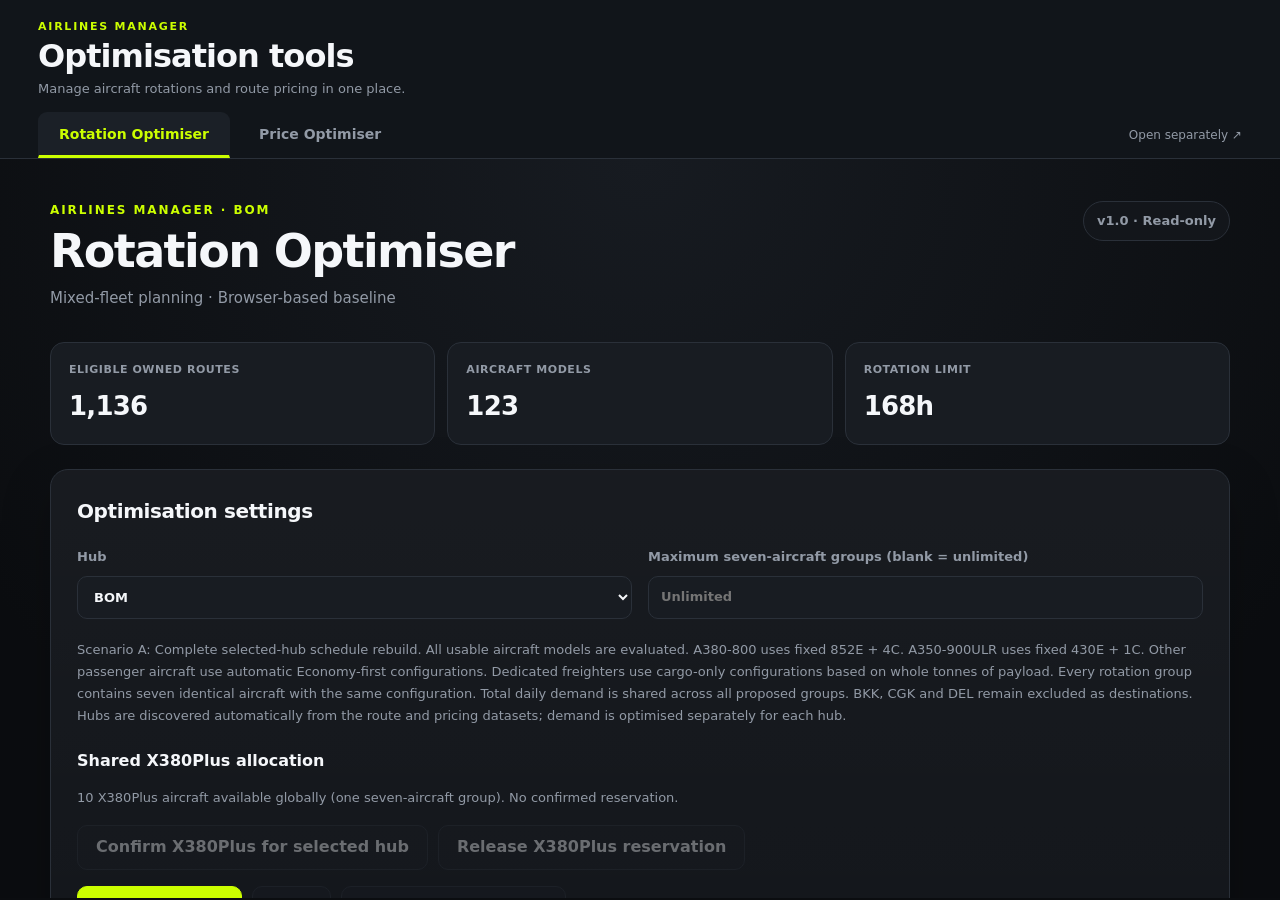
==== commit cca1ff99: "Add files via upload" ====
--- a/index.html
+++ b/index.html
@@ -1,455 +1,60 @@
-
 <!doctype html>
 <html lang="en">
 <head>
   <meta charset="utf-8">
-  <meta name="viewport" content="width=device-width, initial-scale=1">
-  <title>Airlines Manager Rotation Optimiser</title>
-  <link rel="stylesheet" href="css/style.css">
-
+  <meta name="viewport" content="width=device-width,initial-scale=1">
+  <title>Airlines Manager | Optimisers</title>
   <style>
-    /* Visual theme matched to airlines_manager.html (Price Optimiser). */
-    :root {
-      --bg: #0b0d10;
-      --panel: #13161b;
-      --panel-2: #181c22;
-      --border: #2a3039;
-      --text: #f5f7fa;
-      --muted: #929aa6;
-      --accent: #ccff00;
-      --accent-dark: #9fc700;
-      --danger: #ff5c6c;
-      --warning: #ffbf47;
-      --success: #72e39a;
+    :root{color-scheme:dark;--bg:#0b0d10;--panel:#13161b;--border:#2a3039;--text:#f5f7fa;--muted:#929aa6;--accent:#ccff00}
+    *{box-sizing:border-box}
+    html,body{margin:0;min-height:100%;background:var(--bg);color:var(--text);font-family:Inter,system-ui,-apple-system,BlinkMacSystemFont,"Segoe UI",sans-serif}
+    header{padding:20px clamp(16px,3vw,38px) 0;background:#11151a;border-bottom:1px solid var(--border)}
+    .eyebrow{font-size:11px;font-weight:800;letter-spacing:.16em;color:var(--accent);margin:0 0 4px}
+    h1{font-size:clamp(23px,3vw,32px);margin:0 0 6px;letter-spacing:-.03em}
+    .subtitle{font-size:13px;color:var(--muted);margin:0 0 16px}
+    nav{display:flex;align-items:center;gap:8px;flex-wrap:wrap}
+    .tab{font:inherit;font-size:14px;font-weight:750;cursor:pointer;padding:13px 20px;border:1px solid transparent;border-bottom:3px solid transparent;background:transparent;color:var(--muted);border-radius:9px 9px 0 0}
+    .tab:hover{color:var(--text);background:#1b2027}
+    .tab[aria-selected="true"]{color:var(--accent);border-bottom-color:var(--accent);background:#1b2027}
+    .external{margin-left:auto;color:var(--muted);font-size:12px;text-decoration:none;padding:12px 0}
+    .external:hover{color:var(--accent)}
+    main{height:calc(100dvh - 161px);min-height:450px}
+    iframe{width:100%;height:100%;border:0;background:var(--bg);display:block}
+    iframe[hidden]{display:none}
+    @media(max-width:600px){header{padding-top:14px}.subtitle{margin-bottom:10px}.tab{padding:11px 12px;font-size:12px}.external{font-size:11px}main{height:calc(100dvh - 145px)}}
+  </style>
+</head>
+<body>
+<header>
+  <p class="eyebrow">AIRLINES MANAGER</p>
+  <h1>Optimisation tools</h1>
+  <p class="subtitle">Manage aircraft rotations and route pricing in one place.</p>
+  <nav role="tablist" aria-label="Optimiser tools">
+    <button id="tab-rotation" class="tab" role="tab" aria-selected="true" aria-controls="frame-rotation" type="button">Rotation Optimiser</button>
+    <button id="tab-price" class="tab" role="tab" aria-selected="false" aria-controls="frame-price" type="button">Price Optimiser</button>
+    <a id="open-page" class="external" href="rotation.html" target="_blank" rel="noopener">Open separately ↗</a>
+  </nav>
+</header>
+<main>
+  <iframe id="frame-rotation" title="Rotation Optimiser" src="rotation.html"></iframe>
+  <iframe id="frame-price" title="Price Optimiser" data-src="airlines_manager.html" hidden></iframe>
+</main>
+<script>
+  const views={rotation:{tab:document.getElementById('tab-rotation'),frame:document.getElementById('frame-rotation'),url:'rotation.html'},price:{tab:document.getElementById('tab-price'),frame:document.getElementById('frame-price'),url:'airlines_manager.html'}};
+  function show(which){
+    if(!views[which])which='rotation';
+    for(const [key,view] of Object.entries(views)){
+      const active=key===which;
+      view.tab.setAttribute('aria-selected',String(active));
+      view.frame.hidden=!active;
+      if(active && !view.frame.src && view.frame.dataset.src) view.frame.src=view.frame.dataset.src;
     }
-
-    *, *::before, *::after { box-sizing: border-box; }
-    html { color-scheme: dark; }
-    body {
-      margin: 0;
-      min-height: 100vh;
-      font-family: Inter, system-ui, -apple-system, BlinkMacSystemFont, "Segoe UI", sans-serif;
-      background: radial-gradient(circle at top, #171b21 0, var(--bg) 42%);
-      color: var(--text);
-      line-height: 1.55;
-    }
-    body > main {
-      width: min(1180px, calc(100% - 40px));
-      max-width: 1180px;
-      margin: 0 auto;
-      padding: 42px 0 70px;
-    }
-    main > header {
-      display: flex;
-      align-items: flex-start;
-      justify-content: space-between;
-      gap: 30px;
-      margin-bottom: 32px;
-      padding: 0;
-      background: transparent;
-      border: 0;
-      box-shadow: none;
-    }
-    .eyebrow {
-      margin: 0 0 7px;
-      color: var(--accent);
-      font-size: 12px;
-      font-weight: 800;
-      letter-spacing: .16em;
-      text-transform: uppercase;
-    }
-    h1 {
-      margin: 0;
-      color: var(--text);
-      font-size: clamp(30px, 5vw, 46px);
-      line-height: 1.05;
-      letter-spacing: -.035em;
-    }
-    main > header p:not(.eyebrow) {
-      margin: 12px 0 0;
-      color: var(--muted);
-      font-size: 15px;
-    }
-    .pill {
-      display: inline-flex;
-      align-items: center;
-      padding: 9px 13px;
-      border: 1px solid var(--border);
-      border-radius: 999px;
-      background: var(--panel);
-      color: var(--muted);
-      font-size: 13px;
-      font-weight: 700;
-      white-space: nowrap;
-    }
-    .metrics {
-      display: grid;
-      grid-template-columns: repeat(3, minmax(0, 1fr));
-      gap: 12px;
-      margin: 0 0 24px;
-    }
-    .metrics article {
-      padding: 18px;
-      border: 1px solid var(--border);
-      border-radius: 14px;
-      background: var(--panel-2);
-      box-shadow: none;
-    }
-    .metrics small {
-      display: block;
-      color: var(--muted);
-      font-size: 11px;
-      font-weight: 750;
-      letter-spacing: .05em;
-      text-transform: uppercase;
-    }
-    .metrics strong {
-      display: block;
-      margin-top: 6px;
-      color: var(--text);
-      font-size: 26px;
-      font-weight: 800;
-      letter-spacing: -.03em;
-    }
-    .panel {
-      margin: 0 0 24px;
-      padding: 26px;
-      border: 1px solid var(--border);
-      border-radius: 18px;
-      background: linear-gradient(180deg, rgba(255,255,255,.025), transparent), var(--panel);
-      box-shadow: 0 18px 50px rgba(0,0,0,.22);
-      color: var(--text);
-    }
-    .panel h2 {
-      margin: 0 0 20px;
-      font-size: 20px;
-      font-weight: 750;
-      letter-spacing: -.02em;
-      color: var(--text);
-    }
-    .panel h3 {
-      margin: 22px 0 10px;
-      color: var(--text);
-      font-size: 16px;
-      font-weight: 750;
-    }
-    .hint { color: var(--muted); font-size: 13px; line-height: 1.7; }
-    .inputs {
-      display: grid;
-      grid-template-columns: repeat(2, minmax(0, 1fr));
-      gap: 16px;
-      margin: 0 0 20px;
-    }
-    .inputs label {
-      display: flex;
-      flex-direction: column;
-      gap: 8px;
-      color: var(--muted);
-      font-size: 13px;
-      font-weight: 650;
-    }
-    button, input, select { font: inherit; }
-    input, select {
-      width: 100%;
-      min-height: 43px;
-      padding: 9px 12px;
-      border: 1px solid var(--border);
-      border-radius: 10px;
-      background: var(--panel-2);
-      color: var(--text);
-      outline-color: var(--accent);
-    }
-    .actions {
-      display: flex;
-      flex-wrap: wrap;
-      align-items: center;
-      gap: 10px;
-      margin: 16px 0;
-    }
-    button {
-      min-height: 43px;
-      padding: 9px 18px;
-      border: 1px solid var(--accent);
-      border-radius: 10px;
-      background: var(--accent);
-      color: #0a0c0f;
-      font-weight: 750;
-      cursor: pointer;
-      transition: transform .15s ease, border-color .15s ease, background .15s ease;
-    }
-    button:hover:not(:disabled) { transform: translateY(-1px); background: #d7ff35; }
-    button.secondary {
-      border-color: var(--border);
-      background: var(--panel-2);
-      color: var(--text);
-    }
-    button.secondary:hover:not(:disabled) { border-color: #4a535f; background: #222831; }
-    button:disabled { opacity: .38; cursor: not-allowed; }
-    #status {
-      padding: 15px 17px;
-      margin: 18px 0 0;
-      border: 1px solid var(--border);
-      border-radius: 11px;
-      background: #0d1014;
-      color: var(--muted);
-      font-size: 13px;
-    }
-    .scroll {
-      width: 100%;
-      overflow-x: auto;
-      border: 1px solid var(--border);
-      border-radius: 14px;
-      background: var(--panel);
-    }
-    table { width: 100%; border-collapse: collapse; color: var(--text); }
-    th, td {
-      padding: 12px 10px;
-      border-bottom: 1px solid var(--border);
-      font-size: 12px;
-      text-align: left;
-    }
-    th {
-      background: #11151a;
-      color: var(--muted);
-      font-size: 10px;
-      font-weight: 750;
-      letter-spacing: .05em;
-      text-transform: uppercase;
-      white-space: nowrap;
-    }
-    tbody tr:hover { background: rgba(255,255,255,.025); }
-    tbody tr:last-child td { border-bottom: 0; }
-    #aircraft-configurations-panel > summary {
-      display: flex;
-      align-items: center;
-      justify-content: space-between;
-      gap: 16px;
-      cursor: pointer;
-      list-style: none;
-    }
-    #aircraft-configurations-panel > summary::-webkit-details-marker { display: none; }
-    #aircraft-configurations-panel > summary h2 { margin: 0; }
-    .expand-label {
-      flex: 0 0 auto;
-      padding: 9px 15px;
-      border: 1px solid var(--border);
-      border-radius: 10px;
-      background: var(--panel-2);
-      color: var(--text);
-      font-size: 13px;
-      font-weight: 750;
-    }
-    #aircraft-configurations-panel > summary:hover .expand-label { border-color: var(--accent); }
-    #aircraft-configurations-panel[open] .expand-label { color: var(--accent); }
-    #aircraft-configurations-panel > .config-content { margin-top: 20px; }
-    footer { color: var(--muted); font-size: 12px; text-align: center; padding: 8px 0; }
-    @media (max-width: 760px) {
-      body > main { width: calc(100% - 24px); padding-top: 25px; }
-      main > header { flex-direction: column; gap: 14px; }
-      .metrics { grid-template-columns: repeat(2, minmax(0, 1fr)); }
-      .inputs { grid-template-columns: 1fr; }
-      .panel { padding: 18px; }
-      #aircraft-configurations-panel > summary { align-items: flex-start; }
-    }
-    @media (max-width: 460px) {
-      .metrics { grid-template-columns: 1fr; }
-      #aircraft-configurations-panel > summary { flex-direction: column; }
-    }
-  </style>
-
-</head>
-
-<body>
-  <main>
-    <header>
-      <div>
-        <p class="eyebrow">AIRLINES MANAGER · <span id="active-hub">BOM</span></p>
-        <h1>Rotation Optimiser</h1>
-        <p>Mixed-fleet planning · Browser-based baseline</p>
-      </div>
-      <span class="pill">v1.0 · Read-only</span>
-    </header>
-
-    <section class="metrics">
-      <article>
-        <small>Eligible owned routes</small>
-        <strong id="routes">—</strong>
-      </article>
-      <article>
-        <small>Aircraft models</small>
-        <strong id="models">—</strong>
-      </article>
-      <article>
-        <small>Rotation limit</small>
-        <strong>168h</strong>
-      </article>
-    </section>
-
-    <section class="panel">
-      <h2>Optimisation settings</h2>
-
-      <div class="inputs">
-        <label>
-          Hub
-          <select id="hub-select" disabled aria-label="Select hub">
-            <option value="BOM">BOM</option>
-          </select>
-        </label>
-        <label>
-          Maximum seven-aircraft groups (blank = unlimited)
-          <input
-            id="groups"
-            type="number"
-            min="1"
-            step="1"
-            value=""
-            placeholder="Unlimited"
-          >
-        </label>
-      </div>
-
-      <p class="hint">
-        Scenario A: Complete selected-hub schedule rebuild.
-        All usable aircraft models are evaluated.
-
-        A380-800 uses fixed 852E + 4C.
-        A350-900ULR uses fixed 430E + 1C.
-
-        Other passenger aircraft use automatic Economy-first
-        configurations. Dedicated freighters use cargo-only
-        configurations based on whole tonnes of payload.
-
-        Every rotation group contains seven identical aircraft
-        with the same configuration.
-
-        Total daily demand is shared across all proposed groups.
-        BKK, CGK and DEL remain excluded as destinations. Hubs are discovered automatically from the route and pricing datasets; demand is optimised separately for each hub.
-      </p>
-
-      <h3>Shared X380Plus allocation</h3>
-      <p id="x380-status" class="hint">10 X380Plus aircraft available globally (one seven-aircraft group). No confirmed reservation.</p>
-      <div class="actions">
-        <button id="confirm-x380" class="secondary" disabled>Confirm X380Plus for selected hub</button>
-        <button id="release-x380" class="secondary" disabled>Release X380Plus reservation</button>
-      </div>
-
-      <div class="actions">
-        <button id="run" disabled>Run optimiser</button>
-        <button id="stop" class="secondary" disabled>Stop</button>
-        <button id="download" class="secondary" disabled>
-          Export rotations TXT
-        </button>
-      </div>
-
-      <p id="status" role="status">
-        Loading route, pricing and aircraft data…
-      </p>
-    </section>
-
-    <section class="panel" aria-label="Aircraft configurations — all models">
-      <details id="aircraft-configurations-panel">
-        <summary>
-          <h2>Aircraft configurations — all models</h2>
-          <span class="expand-label" aria-hidden="true">Expand / Collapse</span>
-        </summary>
-        <div class="config-content">
-        <div class="scroll">
-          <table>
-            <thead>
-              <tr>
-                <th>Aircraft</th>
-                <th>Economy</th>
-                <th>Cargo</th>
-                <th>Category</th>
-                <th>Range (km)</th>
-                <th>Speed (km/h)</th>
-              </tr>
-            </thead>
-            <tbody id="fleet-configurations"></tbody>
-          </table>
-        </div>
-        </div>
-      </details>
-    </section>
-
-    <section class="panel">
-      <h2>Fleet allocation</h2>
-      <p class="hint">
-        Seven aircraft per group. Revenue is provisional weekly gross.
-      </p>
-
-      <div class="scroll">
-        <table>
-          <thead>
-            <tr>
-              <th>Aircraft</th>
-              <th>Configuration</th>
-              <th>Groups</th>
-              <th>Aircraft used</th>
-              <th>Services</th>
-              <th>Weekly gross ($)</th>
-            </tr>
-          </thead>
-          <tbody id="fleet-results"></tbody>
-        </table>
-      </div>
-    </section>
-
-    <section class="panel">
-      <h2>Network demand</h2>
-      <p class="hint">
-        Daily demand before and after proposed schedules.
-        Demand calculations follow the engine's current
-        two-direction return-service assumption.
-      </p>
-
-      <div class="scroll">
-        <table>
-          <thead>
-            <tr>
-              <th>Demand</th>
-              <th>Starting</th>
-              <th>Allocated</th>
-              <th>Remaining</th>
-              <th>Remaining %</th>
-            </tr>
-          </thead>
-          <tbody id="demand-results"></tbody>
-        </table>
-      </div>
-    </section>
-
-    <section class="panel">
-      <h2>Proposed rotations</h2>
-      <p class="hint">
-        All passenger and dedicated cargo aircraft are considered.
-        Exploratory greedy baseline.
-        No rotations have passed game preflight.
-      </p>
-
-      <div class="scroll">
-        <table>
-          <thead>
-            <tr>
-              <th>Group</th>
-              <th>Aircraft</th>
-              <th>Configuration</th>
-              <th>Hours</th>
-              <th>Destinations</th>
-              <th>Weekly gross ($)</th>
-            </tr>
-          </thead>
-          <tbody id="results"></tbody>
-        </table>
-      </div>
-    </section>
-
-    <footer>
-      No game purchases, audits, fares or schedules
-      are changed by this application.
-    </footer>
-  </main>
-
-  <script type="module" src="js/app.js"></script>
+    document.getElementById('open-page').href=views[which].url;
+    history.replaceState(null,'','#'+which);
+  }
+  for(const [key,view] of Object.entries(views))view.tab.addEventListener('click',()=>show(key));
+  window.addEventListener('hashchange',()=>show(location.hash.slice(1)));
+  show(location.hash.slice(1));
+</script>
 </body>
 </html>
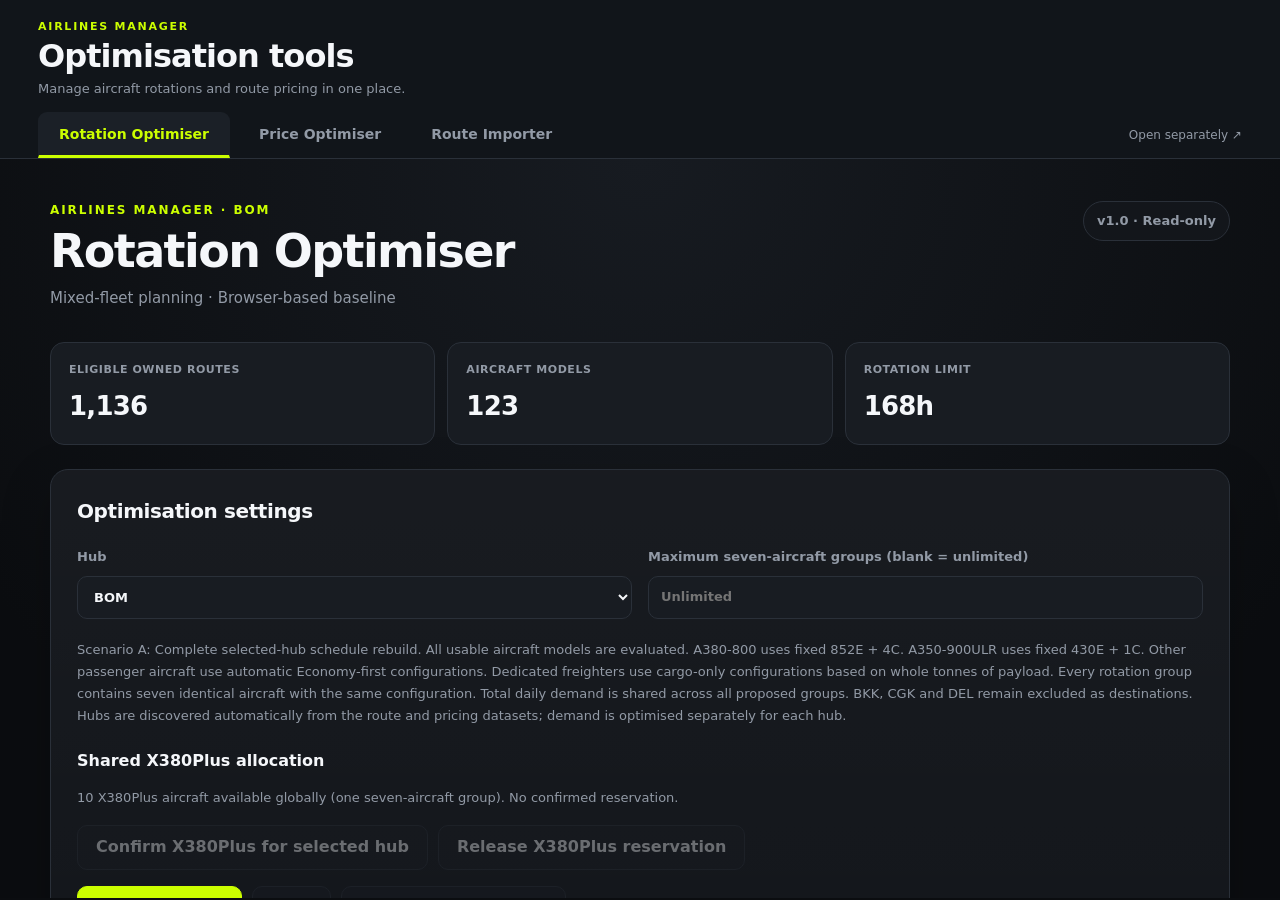
==== commit b93b2456: "Add files via upload" ====
--- a/index.html
+++ b/index.html
@@ -32,6 +32,7 @@
   <nav role="tablist" aria-label="Optimiser tools">
     <button id="tab-rotation" class="tab" role="tab" aria-selected="true" aria-controls="frame-rotation" type="button">Rotation Optimiser</button>
     <button id="tab-price" class="tab" role="tab" aria-selected="false" aria-controls="frame-price" type="button">Price Optimiser</button>
+    <button id="tab-import" class="tab" role="tab" aria-selected="false" aria-controls="frame-import" type="button">Route Importer</button>
     <a id="open-page" class="external" href="rotation.html" target="_blank" rel="noopener">Open separately ↗</a>
   </nav>
 </header>
@@ -40,7 +41,7 @@
   <iframe id="frame-price" title="Price Optimiser" data-src="airlines_manager.html" hidden></iframe>
 </main>
 <script>
-  const views={rotation:{tab:document.getElementById('tab-rotation'),frame:document.getElementById('frame-rotation'),url:'rotation.html'},price:{tab:document.getElementById('tab-price'),frame:document.getElementById('frame-price'),url:'airlines_manager.html'}};
+  const views={rotation:{tab:document.getElementById('tab-rotation'),frame:document.getElementById('frame-rotation'),url:'rotation.html'},price:{tab:document.getElementById('tab-price'),frame:document.getElementById('frame-price'),url:'airlines_manager.html'},import:{tab:document.getElementById('tab-import'),frame:document.getElementById('frame-import'),url:'route-importer.html'}};
   function show(which){
     if(!views[which])which='rotation';
     for(const [key,view] of Object.entries(views)){
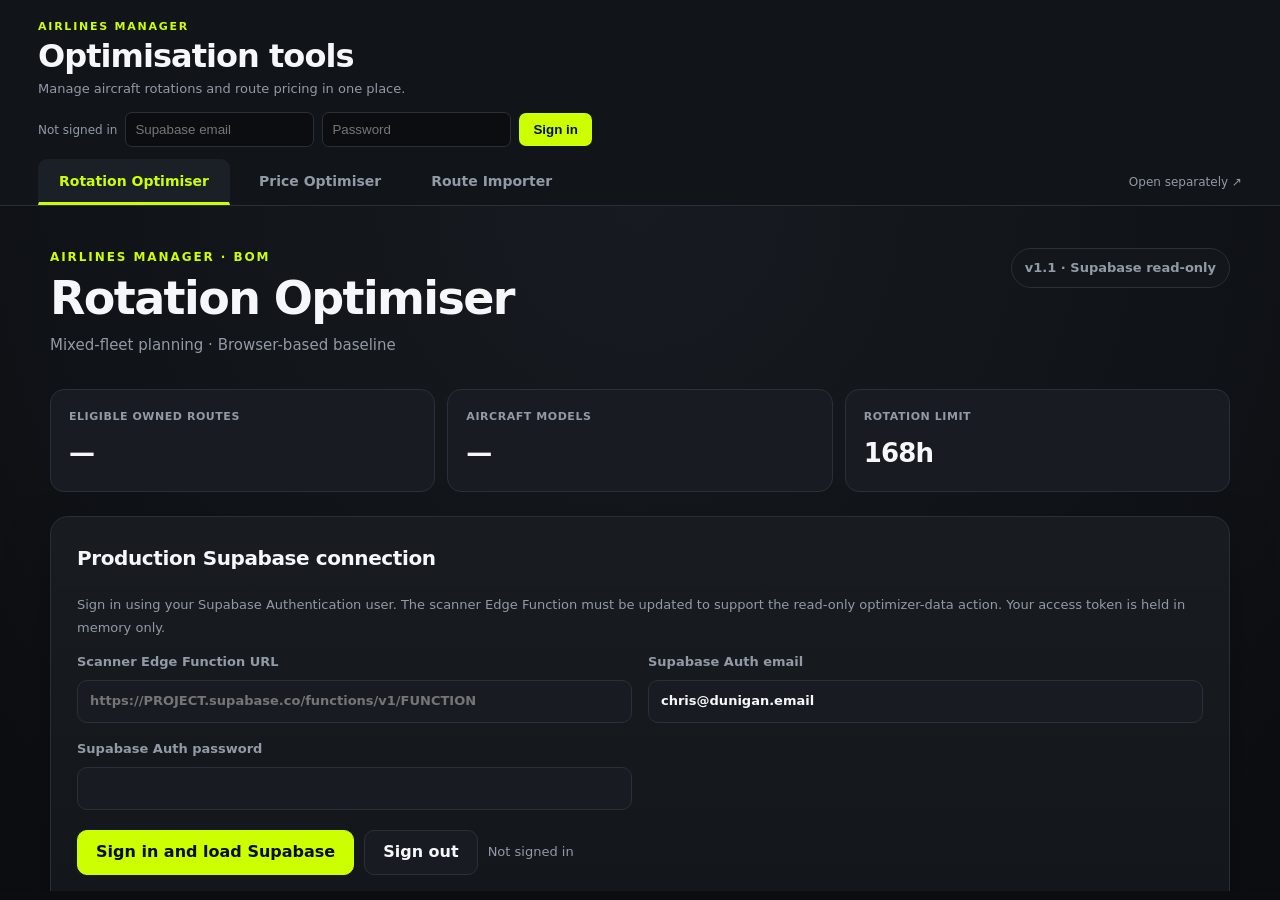
==== commit eed37819: "Add files via upload" ====
--- a/index.html
+++ b/index.html
@@ -12,16 +12,16 @@
     .eyebrow{font-size:11px;font-weight:800;letter-spacing:.16em;color:var(--accent);margin:0 0 4px}
     h1{font-size:clamp(23px,3vw,32px);margin:0 0 6px;letter-spacing:-.03em}
     .subtitle{font-size:13px;color:var(--muted);margin:0 0 16px}
-    nav{display:flex;align-items:center;gap:8px;flex-wrap:wrap}
+    .shared-auth{display:flex;flex-wrap:wrap;align-items:center;gap:8px;margin:12px 0;color:var(--muted);font-size:12px}.shared-auth input{background:#0b0d10;border:1px solid var(--border);border-radius:7px;color:var(--text);padding:9px;max-width:210px}.shared-auth button{background:var(--accent);color:#0b0d10;border:0;border-radius:7px;padding:9px 14px;font-weight:750;cursor:pointer}.shared-auth #shared-logout{background:#303741;color:white}.shared-auth #shared-auth-error{color:#ff5c6c}nav{display:flex;align-items:center;gap:8px;flex-wrap:wrap}
     .tab{font:inherit;font-size:14px;font-weight:750;cursor:pointer;padding:13px 20px;border:1px solid transparent;border-bottom:3px solid transparent;background:transparent;color:var(--muted);border-radius:9px 9px 0 0}
     .tab:hover{color:var(--text);background:#1b2027}
     .tab[aria-selected="true"]{color:var(--accent);border-bottom-color:var(--accent);background:#1b2027}
     .external{margin-left:auto;color:var(--muted);font-size:12px;text-decoration:none;padding:12px 0}
     .external:hover{color:var(--accent)}
-    main{height:calc(100dvh - 161px);min-height:450px}
+    main{height:calc(100dvh - 215px);min-height:450px}
     iframe{width:100%;height:100%;border:0;background:var(--bg);display:block}
     iframe[hidden]{display:none}
-    @media(max-width:600px){header{padding-top:14px}.subtitle{margin-bottom:10px}.tab{padding:11px 12px;font-size:12px}.external{font-size:11px}main{height:calc(100dvh - 145px)}}
+    @media(max-width:600px){header{padding-top:14px}.subtitle{margin-bottom:10px}.tab{padding:11px 12px;font-size:12px}.external{font-size:11px}main{height:calc(100dvh - 240px)}}
   </style>
 </head>
 <body>
@@ -29,6 +29,7 @@
   <p class="eyebrow">AIRLINES MANAGER</p>
   <h1>Optimisation tools</h1>
   <p class="subtitle">Manage aircraft rotations and route pricing in one place.</p>
+  <div class="shared-auth"><span id="shared-auth-status">Not signed in</span><input id="shared-email" type="email" autocomplete="username" placeholder="Supabase email"><input id="shared-password" type="password" autocomplete="current-password" placeholder="Password"><button id="shared-login" type="button">Sign in</button><button id="shared-logout" type="button" hidden>Sign out</button><span id="shared-auth-error" role="alert"></span></div>
   <nav role="tablist" aria-label="Optimiser tools">
     <button id="tab-rotation" class="tab" role="tab" aria-selected="true" aria-controls="frame-rotation" type="button">Rotation Optimiser</button>
     <button id="tab-price" class="tab" role="tab" aria-selected="false" aria-controls="frame-price" type="button">Price Optimiser</button>
@@ -39,7 +40,9 @@
 <main>
   <iframe id="frame-rotation" title="Rotation Optimiser" src="rotation.html"></iframe>
   <iframe id="frame-price" title="Price Optimiser" data-src="airlines_manager.html" hidden></iframe>
+  <iframe id="frame-import" title="Route Importer" data-src="route-importer.html" hidden></iframe>
 </main>
+<script src="am-shared-auth.js"></script>
 <script>
   const views={rotation:{tab:document.getElementById('tab-rotation'),frame:document.getElementById('frame-rotation'),url:'rotation.html'},price:{tab:document.getElementById('tab-price'),frame:document.getElementById('frame-price'),url:'airlines_manager.html'},import:{tab:document.getElementById('tab-import'),frame:document.getElementById('frame-import'),url:'route-importer.html'}};
   function show(which){
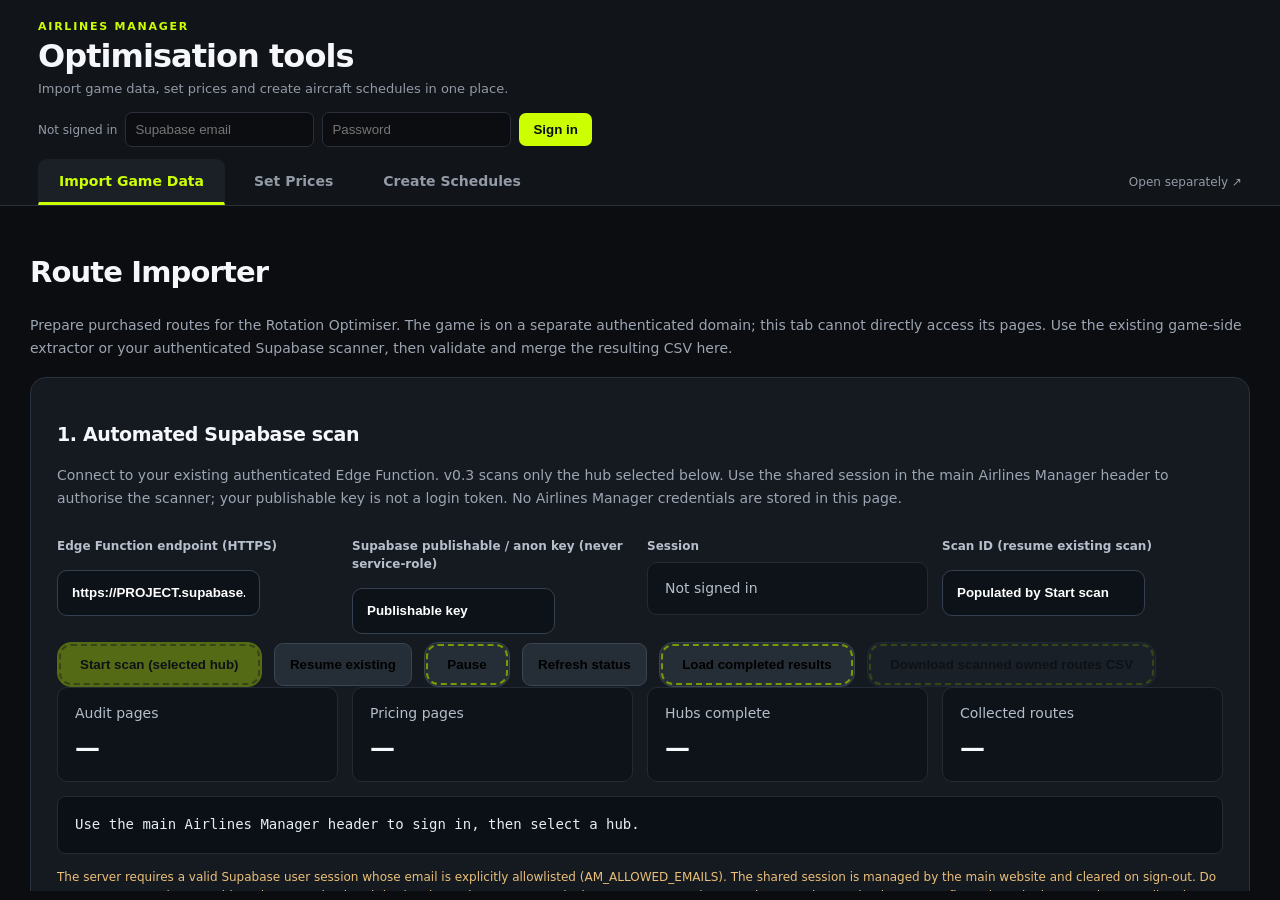
==== commit 4d90a9c3: "Add files via upload" ====
--- a/index.html
+++ b/index.html
@@ -3,7 +3,7 @@
 <head>
   <meta charset="utf-8">
   <meta name="viewport" content="width=device-width,initial-scale=1">
-  <title>Airlines Manager | Optimisers</title>
+  <title>Airlines Manager | Management Tools</title>
   <style>
     :root{color-scheme:dark;--bg:#0b0d10;--panel:#13161b;--border:#2a3039;--text:#f5f7fa;--muted:#929aa6;--accent:#ccff00}
     *{box-sizing:border-box}
@@ -28,25 +28,25 @@
 <header>
   <p class="eyebrow">AIRLINES MANAGER</p>
   <h1>Optimisation tools</h1>
-  <p class="subtitle">Manage aircraft rotations and route pricing in one place.</p>
+  <p class="subtitle">Import game data, set prices and create aircraft schedules in one place.</p>
   <div class="shared-auth"><span id="shared-auth-status">Not signed in</span><input id="shared-email" type="email" autocomplete="username" placeholder="Supabase email"><input id="shared-password" type="password" autocomplete="current-password" placeholder="Password"><button id="shared-login" type="button">Sign in</button><button id="shared-logout" type="button" hidden>Sign out</button><span id="shared-auth-error" role="alert"></span></div>
-  <nav role="tablist" aria-label="Optimiser tools">
-    <button id="tab-rotation" class="tab" role="tab" aria-selected="true" aria-controls="frame-rotation" type="button">Rotation Optimiser</button>
-    <button id="tab-price" class="tab" role="tab" aria-selected="false" aria-controls="frame-price" type="button">Price Optimiser</button>
-    <button id="tab-import" class="tab" role="tab" aria-selected="false" aria-controls="frame-import" type="button">Route Importer</button>
-    <a id="open-page" class="external" href="rotation.html" target="_blank" rel="noopener">Open separately ↗</a>
+  <nav role="tablist" aria-label="Airlines Manager tools">
+    <button id="tab-import" class="tab" role="tab" aria-selected="true" aria-controls="frame-import" type="button">Import Game Data</button>
+    <button id="tab-price" class="tab" role="tab" aria-selected="false" aria-controls="frame-price" type="button">Set Prices</button>
+    <button id="tab-rotation" class="tab" role="tab" aria-selected="false" aria-controls="frame-rotation" type="button">Create Schedules</button>
+    <a id="open-page" class="external" href="route-importer.html" target="_blank" rel="noopener">Open separately ↗</a>
   </nav>
 </header>
 <main>
-  <iframe id="frame-rotation" title="Rotation Optimiser" src="rotation.html"></iframe>
-  <iframe id="frame-price" title="Price Optimiser" data-src="airlines_manager.html" hidden></iframe>
-  <iframe id="frame-import" title="Route Importer" data-src="route-importer.html" hidden></iframe>
+  <iframe id="frame-import" title="Import Game Data" src="route-importer.html"></iframe>
+  <iframe id="frame-price" title="Set Prices" data-src="airlines_manager.html" hidden></iframe>
+  <iframe id="frame-rotation" title="Create Schedules" data-src="rotation.html" hidden></iframe>
 </main>
 <script src="am-shared-auth.js"></script>
 <script>
   const views={rotation:{tab:document.getElementById('tab-rotation'),frame:document.getElementById('frame-rotation'),url:'rotation.html'},price:{tab:document.getElementById('tab-price'),frame:document.getElementById('frame-price'),url:'airlines_manager.html'},import:{tab:document.getElementById('tab-import'),frame:document.getElementById('frame-import'),url:'route-importer.html'}};
   function show(which){
-    if(!views[which])which='rotation';
+    if(!views[which])which='import';
     for(const [key,view] of Object.entries(views)){
       const active=key===which;
       view.tab.setAttribute('aria-selected',String(active));
